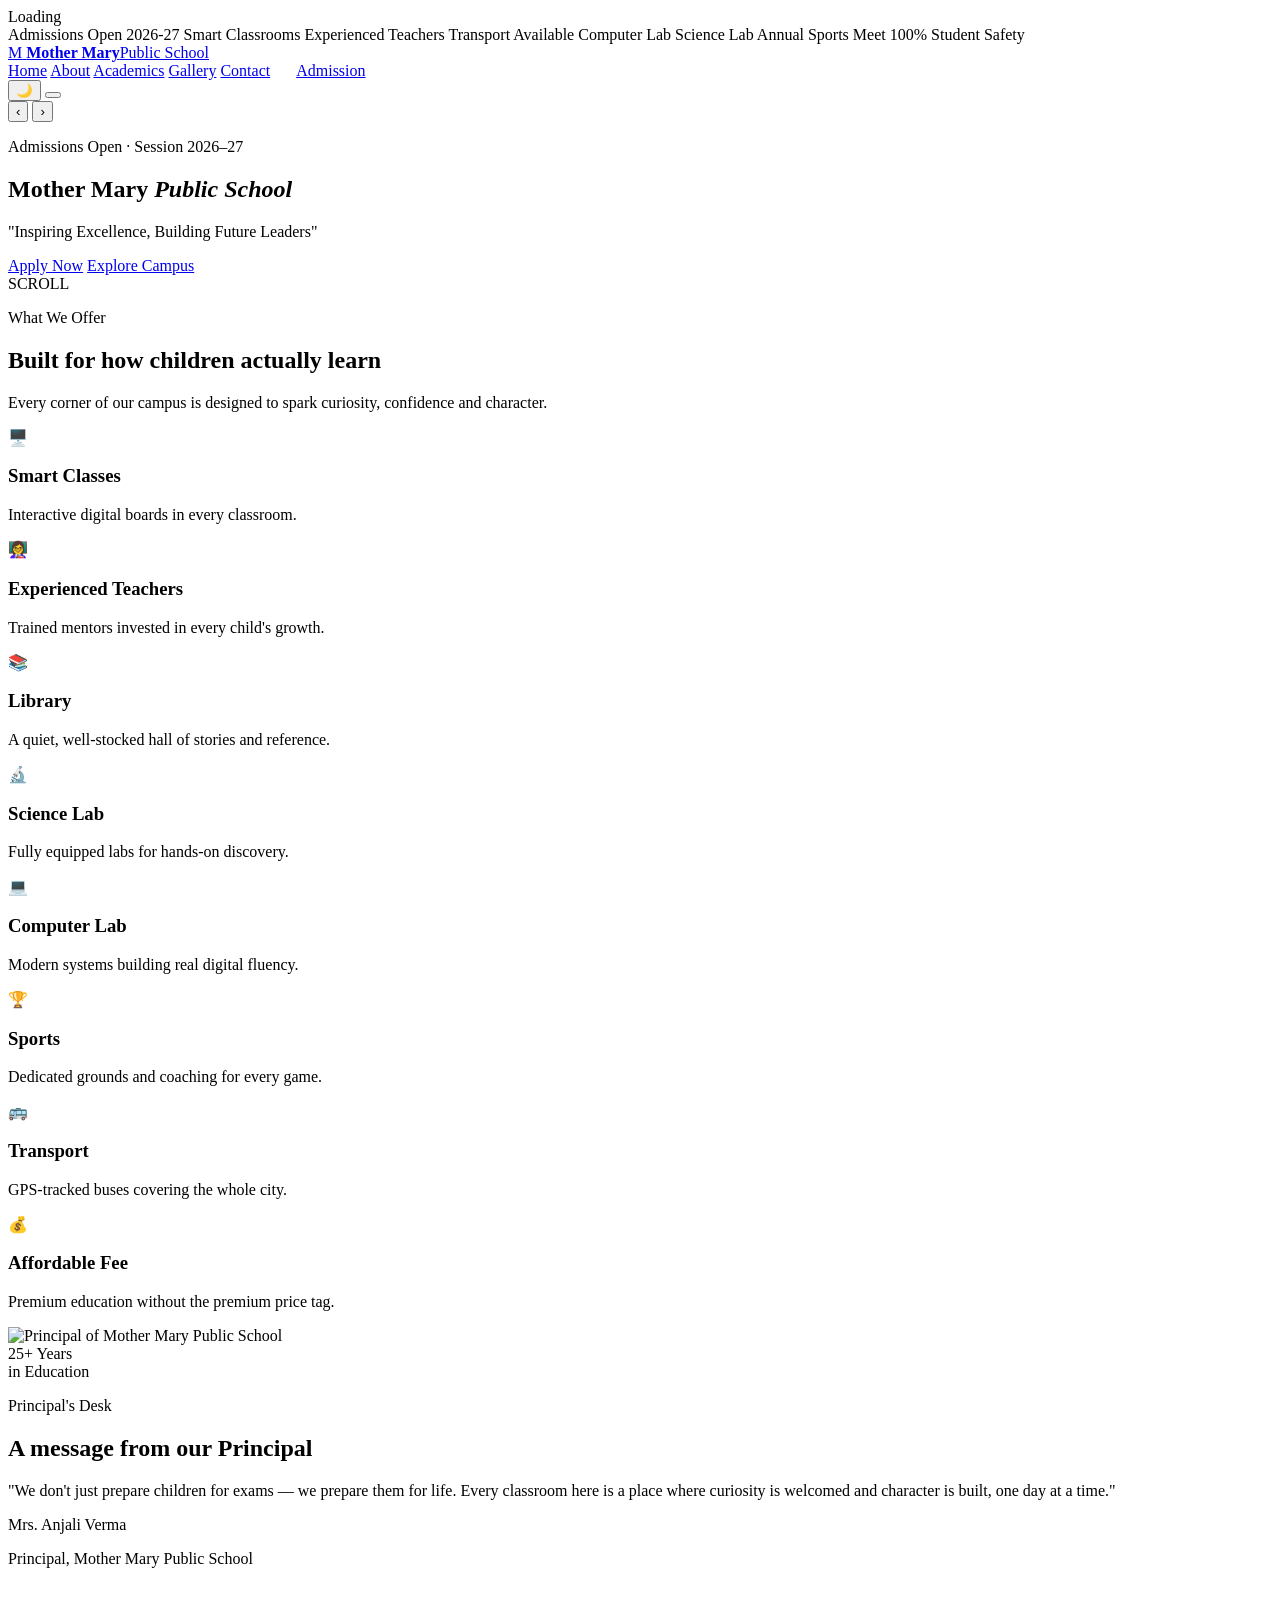
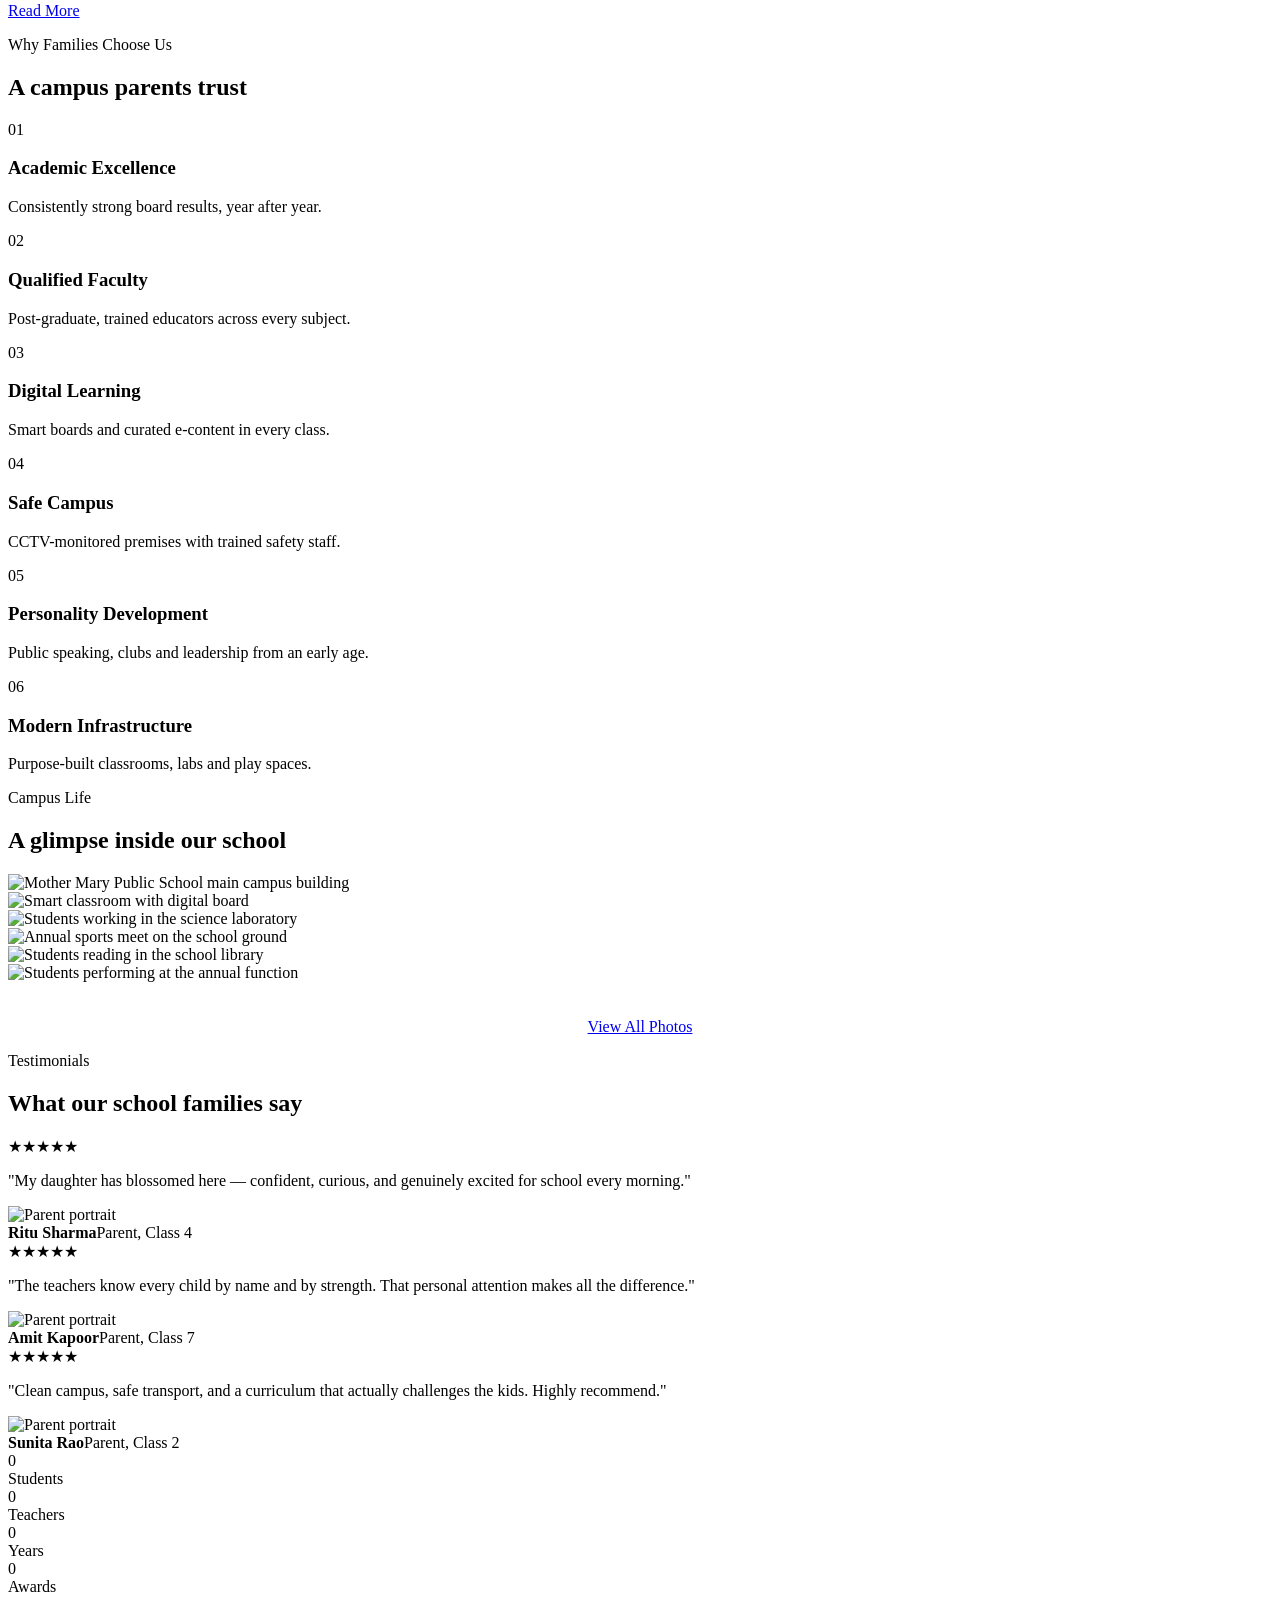
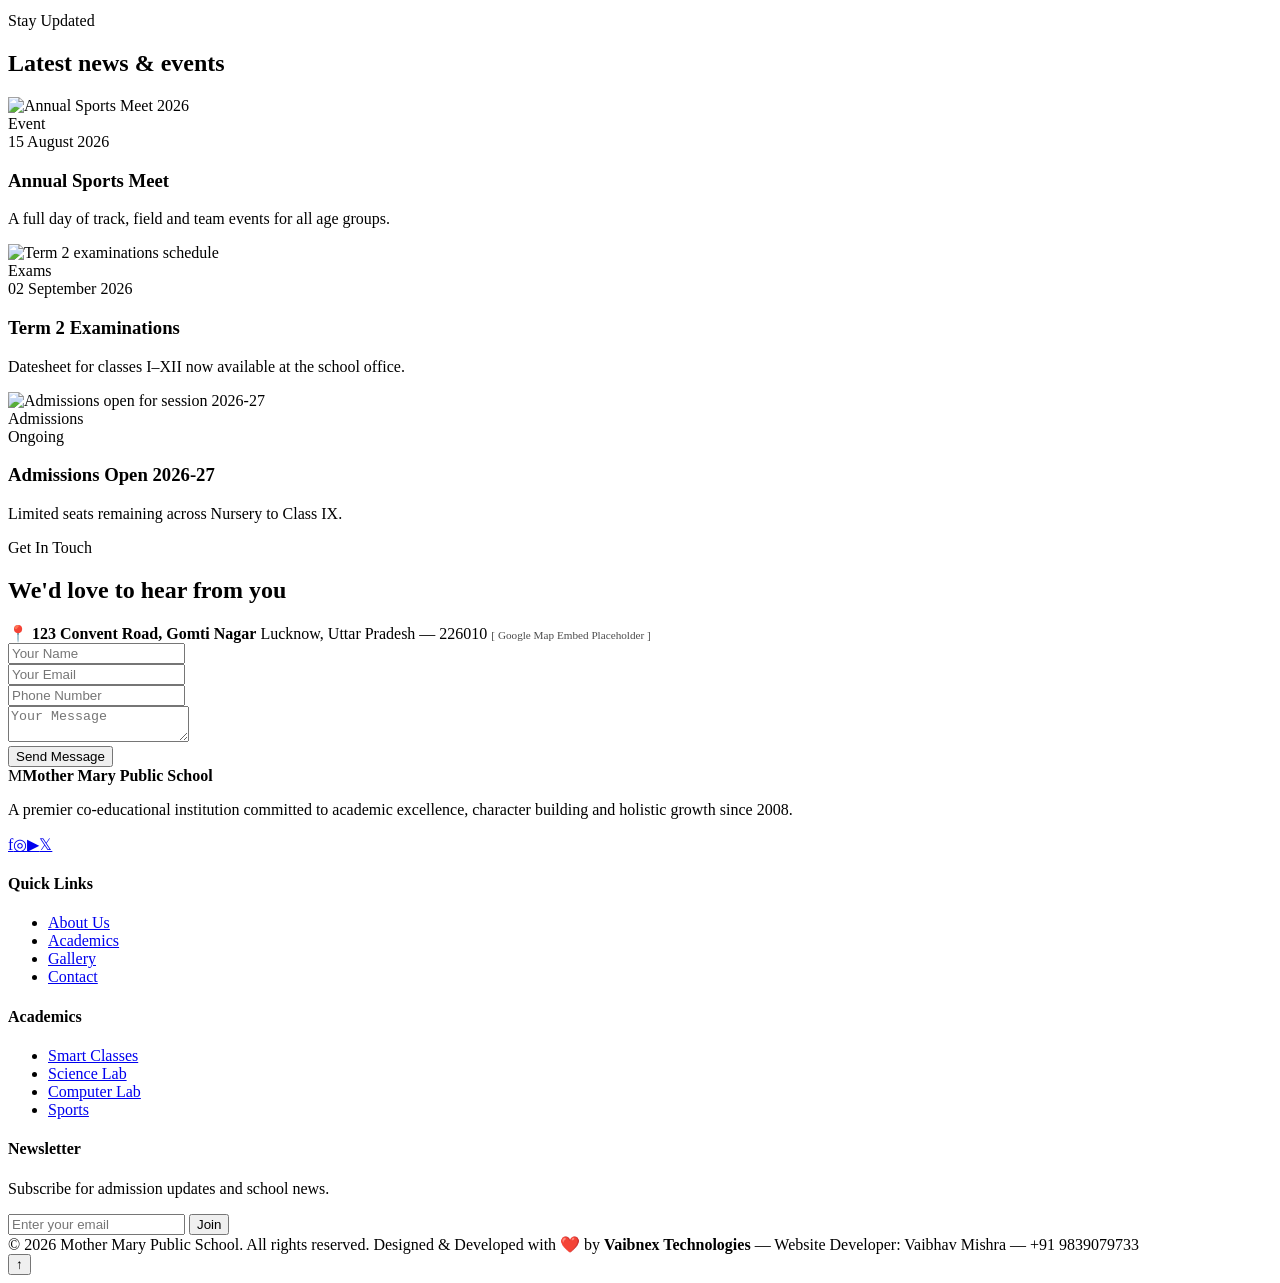
==== index.html @ 1c3eefe0 "Update print statement from 'Hello' to 'Goodbye'" ====
<!DOCTYPE html>
<html lang="en">
<head>
<meta charset="UTF-8">
<meta name="viewport" content="width=device-width, initial-scale=1.0">
<title>Mother Mary Public School | Premier CBSE School — Admissions Open 2026-27</title>
<meta name="description" content="Mother Mary Public School is a premier co-educational institution offering smart classrooms, experienced faculty, science &amp; computer labs and a safe campus. Admissions open for 2026-27.">
<meta name="keywords" content="Mother Mary Public School, best school, CBSE school, school admission 2026, smart classes, top school near me">
<meta name="author" content="Mother Mary Public School">
<link rel="canonical" href="https://www.mothermarypublicschool.example/">

<!-- Open Graph -->
<meta property="og:type" content="website">
<meta property="og:title" content="Mother Mary Public School | Inspiring Excellence, Building Future Leaders">
<meta property="og:description" content="A premier CBSE school with smart classrooms, science &amp; computer labs, experienced faculty and a safe, nurturing campus. Admissions open 2026-27.">
<meta property="og:image" content="https://encrypted-tbn0.gstatic.com/images?q=tbn:ANd9GcRyGXYXZhbzEVj5Pn_nbWCbuBNv9LzWJCtXbFEGjjPX4w&s=10">
<meta property="og:url" content="https://www.mothermarypublicschool.example/">
<meta property="og:site_name" content="Mother Mary Public School">

<!-- Twitter -->
<meta name="twitter:card" content="summary_large_image">
<meta name="twitter:title" content="Mother Mary Public School">
<meta name="twitter:description" content="Inspiring Excellence, Building Future Leaders. Admissions open 2026-27.">
<meta name="twitter:image" content="https://picsum.photos/seed/mmps-og/1200/630">

<!-- Fonts -->
<link rel="preconnect" href="https://fonts.googleapis.com">
<link rel="preconnect" href="https://fonts.gstatic.com" crossorigin>
<link href="https://fonts.googleapis.com/css2?family=Fraunces:opsz,wght@9..144,500;9..144,600;9..144,700&amp;family=Plus+Jakarta+Sans:wght@400;500;600;700;800&amp;family=Space+Mono:wght@400;700&amp;display=swap" rel="stylesheet">

<link rel="icon" type="image/png" href="images/mothermarry.png">
<link rel="stylesheet" href="style.css">

<!-- Schema.org JSON-LD -->
<script type="application/ld+json">
{
  "@context": "https://schema.org",
  "@type": "School",
  "name": "Mother Mary Public School",
  "description": "A premier CBSE-affiliated co-educational school offering smart classrooms, science and computer labs, and a safe nurturing campus.",
  "url": "https://www.mothermarypublicschool.example/",
  "logo": "images/mothermarry.png",
  "telephone": "+91-9839079733",
  "address": {
    "@type": "PostalAddress",
    "streetAddress": "123 Convent Road, Gomti Nagar",
    "addressLocality": "Lucknow",
    "addressRegion": "Uttar Pradesh",
    "postalCode": "226010",
    "addressCountry": "IN"
  },
  "sameAs": []
}
</script>
</head>
<body>

<!-- Page Loader -->
<div class="page-loader"><div class="loader-mark"></div><span class="loader-text">Loading</span></div>
<div class="progress-bar"></div>

<!-- Top Ticker -->
<div class="ticker-bar" aria-label="School highlights">
  <div class="ticker-track">
    <span>Admissions Open 2026-27</span>
    <span>Smart Classrooms</span>
    <span>Experienced Teachers</span>
    <span>Transport Available</span>
    <span>Computer Lab</span>
    <span>Science Lab</span>
    <span>Annual Sports Meet</span>
    <span>100% Student Safety</span>
  </div>
</div>

<!-- Navbar -->
<header class="navbar">
  <div class="container nav-inner">
    <a href="index.html" class="brand">
      <span class="brand-logo">M</span>
      <span class="brand-text"><strong>Mother Mary</strong><span>Public School</span></span>
    </a>
    <nav class="nav-links" id="navLinks">
      <a href="index.html">Home</a>
      <a href="about.html">About</a>
      <a href="academics.html">Academics</a>
      <a href="gallery.html">Gallery</a>
      <a href="contact.html">Contact</a>
      <a href="contact.html" class="btn btn-primary" style="padding:10px 22px;">Admission</a>
    </nav>
    <div class="nav-actions">
      <button class="theme-toggle" aria-label="Toggle dark mode">🌙</button>
      <button class="nav-toggle" id="navToggle" aria-label="Toggle menu"><span></span><span></span><span></span></button>
    </div>
  </div>
</header>

<!-- Hero -->
<section class="hero">
  <div class="hero-slides">
    <div class="hero-slide active" style="background-image:url('[data-uri]')"></div>
    <div class="hero-slide" style="background-image:url('https://picsum.photos/seed/school-campus2/1600/900')"></div>
    <div class="hero-slide" style="background-image:url('https://picsum.photos/seed/school-campus3/1600/900')"></div>
    <div class="hero-slide" style="background-image:url('https://picsum.photos/seed/school-campus4/1600/900')"></div>
  </div>
  <div class="hero-overlay"></div>
  <div class="hero-shapes"><div class="float-shape"></div><div class="float-shape"></div><div class="float-shape"></div><div class="float-shape"></div></div>

  <button class="hero-nav-btn hero-prev" aria-label="Previous slide">‹</button>
  <button class="hero-nav-btn hero-next" aria-label="Next slide">›</button>

  <div class="container hero-content">
    <p class="eyebrow">Admissions Open · Session 2026–27</p>
    <h1 class="hero-title">Mother Mary <em>Public School</em></h1>
    <p class="hero-tagline">"Inspiring Excellence, Building Future Leaders"</p>
    <div class="hero-cta">
      <a href="contact.html" class="btn btn-primary">Apply Now</a>
      <a href="about.html" class="btn btn-ghost">Explore Campus</a>
    </div>
  </div>
  <div class="hero-dots"></div>
  <span class="scroll-cue">SCROLL</span>
</section>

<!-- School Highlights -->
<section class="section">
  <div class="container">
    <div class="section-head" data-aos="fade-up">
      <p class="eyebrow" style="justify-content:center">What We Offer</p>
      <h2 class="section-title">Built for how children actually learn</h2>
      <p class="section-lead">Every corner of our campus is designed to spark curiosity, confidence and character.</p>
    </div>
    <div class="highlights-grid">
      <div class="glass-card arch-top highlight-card" data-aos="fade-up" data-aos-delay="0"><div class="highlight-icon">🖥️</div><h3>Smart Classes</h3><p>Interactive digital boards in every classroom.</p></div>
      <div class="glass-card arch-top highlight-card" data-aos="fade-up" data-aos-delay="60"><div class="highlight-icon">👩‍🏫</div><h3>Experienced Teachers</h3><p>Trained mentors invested in every child's growth.</p></div>
      <div class="glass-card arch-top highlight-card" data-aos="fade-up" data-aos-delay="120"><div class="highlight-icon">📚</div><h3>Library</h3><p>A quiet, well-stocked hall of stories and reference.</p></div>
      <div class="glass-card arch-top highlight-card" data-aos="fade-up" data-aos-delay="180"><div class="highlight-icon">🔬</div><h3>Science Lab</h3><p>Fully equipped labs for hands-on discovery.</p></div>
      <div class="glass-card arch-top highlight-card" data-aos="fade-up" data-aos-delay="0"><div class="highlight-icon">💻</div><h3>Computer Lab</h3><p>Modern systems building real digital fluency.</p></div>
      <div class="glass-card arch-top highlight-card" data-aos="fade-up" data-aos-delay="60"><div class="highlight-icon">🏆</div><h3>Sports</h3><p>Dedicated grounds and coaching for every game.</p></div>
      <div class="glass-card arch-top highlight-card" data-aos="fade-up" data-aos-delay="120"><div class="highlight-icon">🚌</div><h3>Transport</h3><p>GPS-tracked buses covering the whole city.</p></div>
      <div class="glass-card arch-top highlight-card" data-aos="fade-up" data-aos-delay="180"><div class="highlight-icon">💰</div><h3>Affordable Fee</h3><p>Premium education without the premium price tag.</p></div>
    </div>
  </div>
</section>

<!-- Principal Message -->
<section class="section section-alt">
  <div class="container principal-block">
    <div class="principal-photo-wrap" data-aos="slide-right">
      <div class="principal-photo"><img src="https://picsum.photos/seed/principal-mmps/500/625" alt="Principal of Mother Mary Public School" loading="lazy" width="500" height="625"></div>
      <div class="principal-badge">25+ Years<br>in Education</div>
    </div>
    <div data-aos="slide-left">
      <p class="eyebrow">Principal's Desk</p>
      <h2 class="section-title">A message from our Principal</h2>
      <p class="principal-quote">"We don't just prepare children for exams — we prepare them for life. Every classroom here is a place where curiosity is welcomed and character is built, one day at a time."</p>
      <p class="principal-name">Mrs. Anjali Verma</p>
      <p class="principal-role">Principal, Mother Mary Public School</p>
      <br>
      <a href="about.html" class="btn btn-primary">Read More</a>
    </div>
  </div>
</section>

<!-- Why Choose Us -->
<section class="section">
  <div class="container">
    <div class="section-head" data-aos="fade-up">
      <p class="eyebrow" style="justify-content:center">Why Families Choose Us</p>
      <h2 class="section-title">A campus parents trust</h2>
    </div>
    <div class="feature-grid">
      <div class="feature-card" data-aos="zoom" data-aos-delay="0"><span class="feature-num">01</span><h3>Academic Excellence</h3><p>Consistently strong board results, year after year.</p></div>
      <div class="feature-card" data-aos="zoom" data-aos-delay="80"><span class="feature-num">02</span><h3>Qualified Faculty</h3><p>Post-graduate, trained educators across every subject.</p></div>
      <div class="feature-card" data-aos="zoom" data-aos-delay="160"><span class="feature-num">03</span><h3>Digital Learning</h3><p>Smart boards and curated e-content in every class.</p></div>
      <div class="feature-card" data-aos="zoom" data-aos-delay="0"><span class="feature-num">04</span><h3>Safe Campus</h3><p>CCTV-monitored premises with trained safety staff.</p></div>
      <div class="feature-card" data-aos="zoom" data-aos-delay="80"><span class="feature-num">05</span><h3>Personality Development</h3><p>Public speaking, clubs and leadership from an early age.</p></div>
      <div class="feature-card" data-aos="zoom" data-aos-delay="160"><span class="feature-num">06</span><h3>Modern Infrastructure</h3><p>Purpose-built classrooms, labs and play spaces.</p></div>
    </div>
  </div>
</section>

<!-- Gallery Preview -->
<section class="section section-alt">
  <div class="container">
    <div class="section-head" data-aos="fade-up">
      <p class="eyebrow" style="justify-content:center">Campus Life</p>
      <h2 class="section-title">A glimpse inside our school</h2>
    </div>
    <div class="gallery-slider" data-aos="fade-up">
      <div class="gallery-slide" data-label="Main Campus"><img src="https://picsum.photos/seed/gal-home1/500/400" alt="Mother Mary Public School main campus building" loading="lazy"></div>
      <div class="gallery-slide" data-label="Classroom"><img src="https://picsum.photos/seed/gal-home2/500/400" alt="Smart classroom with digital board" loading="lazy"></div>
      <div class="gallery-slide" data-label="Science Lab"><img src="https://picsum.photos/seed/gal-home3/500/400" alt="Students working in the science laboratory" loading="lazy"></div>
      <div class="gallery-slide" data-label="Sports Day"><img src="https://picsum.photos/seed/gal-home4/500/400" alt="Annual sports meet on the school ground" loading="lazy"></div>
      <div class="gallery-slide" data-label="Library"><img src="https://picsum.photos/seed/gal-home5/500/400" alt="Students reading in the school library" loading="lazy"></div>
      <div class="gallery-slide" data-label="Annual Function"><img src="https://picsum.photos/seed/gal-home6/500/400" alt="Students performing at the annual function" loading="lazy"></div>
    </div>
    <div style="text-align:center;margin-top:36px;"><a href="gallery.html" class="btn btn-ghost">View All Photos</a></div>
  </div>
</section>

<!-- Testimonials -->
<section class="section">
  <div class="container">
    <div class="section-head" data-aos="fade-up">
      <p class="eyebrow" style="justify-content:center">Testimonials</p>
      <h2 class="section-title">What our school families say</h2>
    </div>
    <div class="testimonial-viewport" data-aos="fade-up">
      <div class="testimonial-track">
        <div class="testimonial-card glass-card">
          <div class="stars">★★★★★</div>
          <p class="testimonial-text">"My daughter has blossomed here — confident, curious, and genuinely excited for school every morning."</p>
          <div class="testimonial-person"><img src="https://picsum.photos/seed/parent1/100/100" alt="Parent portrait" loading="lazy"><div><strong>Ritu Sharma</strong><span>Parent, Class 4</span></div></div>
        </div>
        <div class="testimonial-card glass-card">
          <div class="stars">★★★★★</div>
          <p class="testimonial-text">"The teachers know every child by name and by strength. That personal attention makes all the difference."</p>
          <div class="testimonial-person"><img src="https://picsum.photos/seed/parent2/100/100" alt="Parent portrait" loading="lazy"><div><strong>Amit Kapoor</strong><span>Parent, Class 7</span></div></div>
        </div>
        <div class="testimonial-card glass-card">
          <div class="stars">★★★★★</div>
          <p class="testimonial-text">"Clean campus, safe transport, and a curriculum that actually challenges the kids. Highly recommend."</p>
          <div class="testimonial-person"><img src="https://picsum.photos/seed/parent3/100/100" alt="Parent portrait" loading="lazy"><div><strong>Sunita Rao</strong><span>Parent, Class 2</span></div></div>
        </div>
      </div>
    </div>
    <div class="testimonial-dots"></div>
  </div>
</section>

<!-- Stats -->
<section class="section stats-section">
  <div class="container stats-grid">
    <div data-aos="zoom"><div class="stat-num" data-count="1800" data-suffix="+">0</div><div class="stat-label">Students</div></div>
    <div data-aos="zoom" data-aos-delay="80"><div class="stat-num" data-count="90" data-suffix="+">0</div><div class="stat-label">Teachers</div></div>
    <div data-aos="zoom" data-aos-delay="160"><div class="stat-num" data-count="18" data-suffix="+">0</div><div class="stat-label">Years</div></div>
    <div data-aos="zoom" data-aos-delay="240"><div class="stat-num" data-count="45" data-suffix="+">0</div><div class="stat-label">Awards</div></div>
  </div>
</section>

<!-- Latest News -->
<section class="section">
  <div class="container">
    <div class="section-head" data-aos="fade-up">
      <p class="eyebrow" style="justify-content:center">Stay Updated</p>
      <h2 class="section-title">Latest news &amp; events</h2>
    </div>
    <div class="news-grid">
      <article class="glass-card news-card" data-aos="fade-up" data-aos-delay="0">
        <img src="https://picsum.photos/seed/news1/500/300" alt="Annual Sports Meet 2026" loading="lazy" style="height:190px;width:100%;object-fit:cover;">
        <div class="news-body"><span class="news-tag">Event</span><div class="news-date">15 August 2026</div><h3>Annual Sports Meet</h3><p>A full day of track, field and team events for all age groups.</p></div>
      </article>
      <article class="glass-card news-card" data-aos="fade-up" data-aos-delay="100">
        <img src="https://picsum.photos/seed/news2/500/300" alt="Term 2 examinations schedule" loading="lazy" style="height:190px;width:100%;object-fit:cover;">
        <div class="news-body"><span class="news-tag">Exams</span><div class="news-date">02 September 2026</div><h3>Term 2 Examinations</h3><p>Datesheet for classes I–XII now available at the school office.</p></div>
      </article>
      <article class="glass-card news-card" data-aos="fade-up" data-aos-delay="200">
        <img src="https://picsum.photos/seed/news3/500/300" alt="Admissions open for session 2026-27" loading="lazy" style="height:190px;width:100%;object-fit:cover;">
        <div class="news-body"><span class="news-tag">Admissions</span><div class="news-date">Ongoing</div><h3>Admissions Open 2026-27</h3><p>Limited seats remaining across Nursery to Class IX.</p></div>
      </article>
    </div>
  </div>
</section>

<!-- Contact / Map -->
<section class="section section-alt" id="contact">
  <div class="container">
    <div class="section-head" data-aos="fade-up">
      <p class="eyebrow" style="justify-content:center">Get In Touch</p>
      <h2 class="section-title">We'd love to hear from you</h2>
    </div>
    <div class="contact-wrap">
      <div class="map-placeholder" data-aos="slide-right">
        <span class="pin">📍</span>
        <strong>123 Convent Road, Gomti Nagar</strong>
        <span>Lucknow, Uttar Pradesh — 226010</span>
        <span style="font-family:var(--font-mono);font-size:0.7rem;opacity:0.7;">[ Google Map Embed Placeholder ]</span>
      </div>
      <form class="contact-form glass-card" data-aos="slide-left">
        <div class="form-row">
          <div class="field"><input type="text" name="name" placeholder="Your Name" required></div>
          <div class="field"><input type="email" name="email" placeholder="Your Email" required></div>
        </div>
        <div class="field"><input type="tel" name="phone" placeholder="Phone Number" required></div>
        <div class="field"><textarea name="message" placeholder="Your Message" required></textarea></div>
        <button type="submit" class="btn btn-primary">Send Message</button>
        <div class="form-msg" role="status"></div>
      </form>
    </div>
  </div>
</section>

<!-- Footer -->
<footer class="footer">
  <div class="container footer-grid">
    <div>
      <div class="footer-brand"><span class="brand-logo">M</span><strong>Mother Mary Public School</strong></div>
      <p class="about-text">A premier co-educational institution committed to academic excellence, character building and holistic growth since 2008.</p>
      <div class="social-icons">
        <a href="#" aria-label="Facebook">f</a><a href="#" aria-label="Instagram">◎</a><a href="#" aria-label="YouTube">▶</a><a href="#" aria-label="Twitter">𝕏</a>
      </div>
    </div>
    <div>
      <h4>Quick Links</h4>
      <ul class="footer-links"><li><a href="about.html">About Us</a></li><li><a href="academics.html">Academics</a></li><li><a href="gallery.html">Gallery</a></li><li><a href="contact.html">Contact</a></li></ul>
    </div>
    <div>
      <h4>Academics</h4>
      <ul class="footer-links"><li><a href="academics.html">Smart Classes</a></li><li><a href="academics.html">Science Lab</a></li><li><a href="academics.html">Computer Lab</a></li><li><a href="academics.html">Sports</a></li></ul>
    </div>
    <div>
      <h4>Newsletter</h4>
      <p class="about-text">Subscribe for admission updates and school news.</p>
      <form class="newsletter-form" onsubmit="event.preventDefault(); this.reset(); alert('Subscribed! Thank you.');">
        <input type="email" placeholder="Enter your email" required>
        <button type="submit">Join</button>
      </form>
    </div>
  </div>
  <div class="container footer-bottom">
    <span>© 2026 Mother Mary Public School. All rights reserved.</span>
    <span>Designed &amp; Developed with ❤️ by <strong>Vaibnex Technologies</strong> — Website Developer: Vaibhav Mishra — +91 9839079733</span>
  </div>
</footer>

<button class="back-to-top" aria-label="Back to top">↑</button>
<script src="main.js"></script>
</body>
</html>
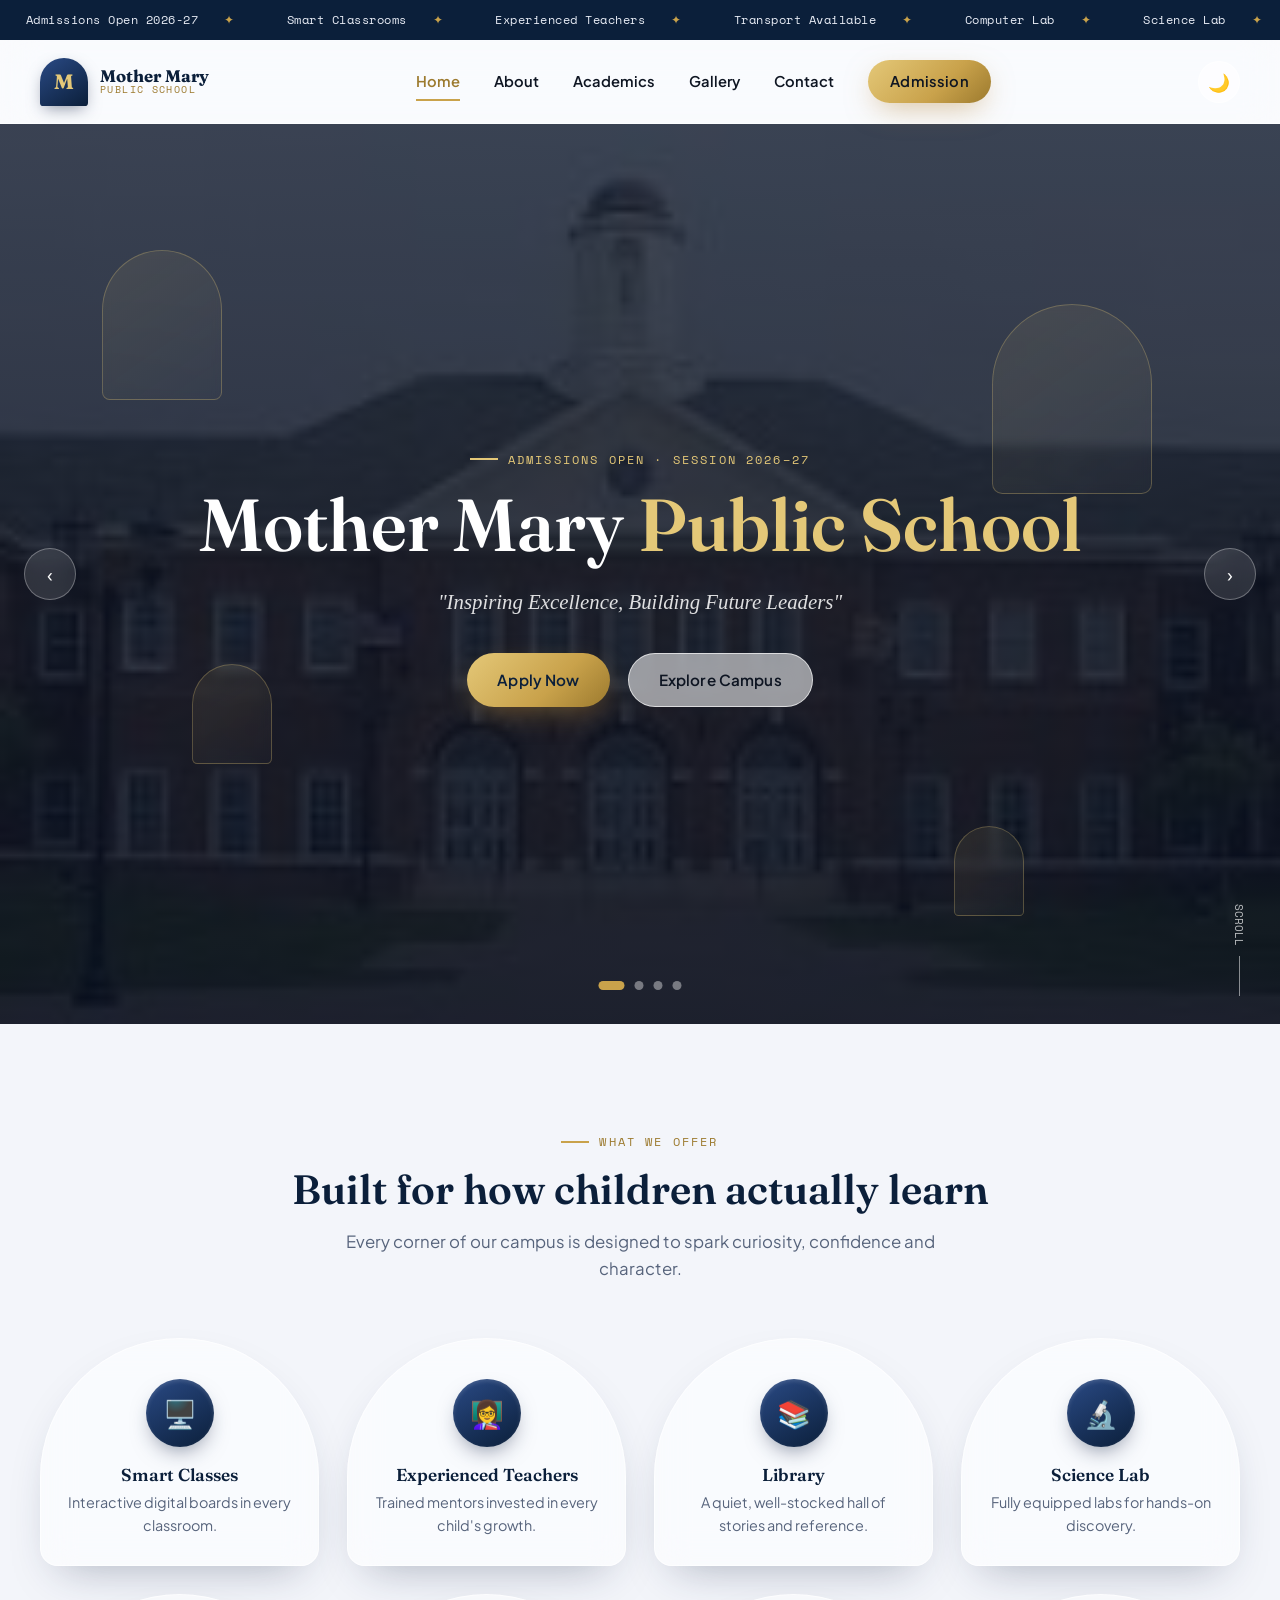
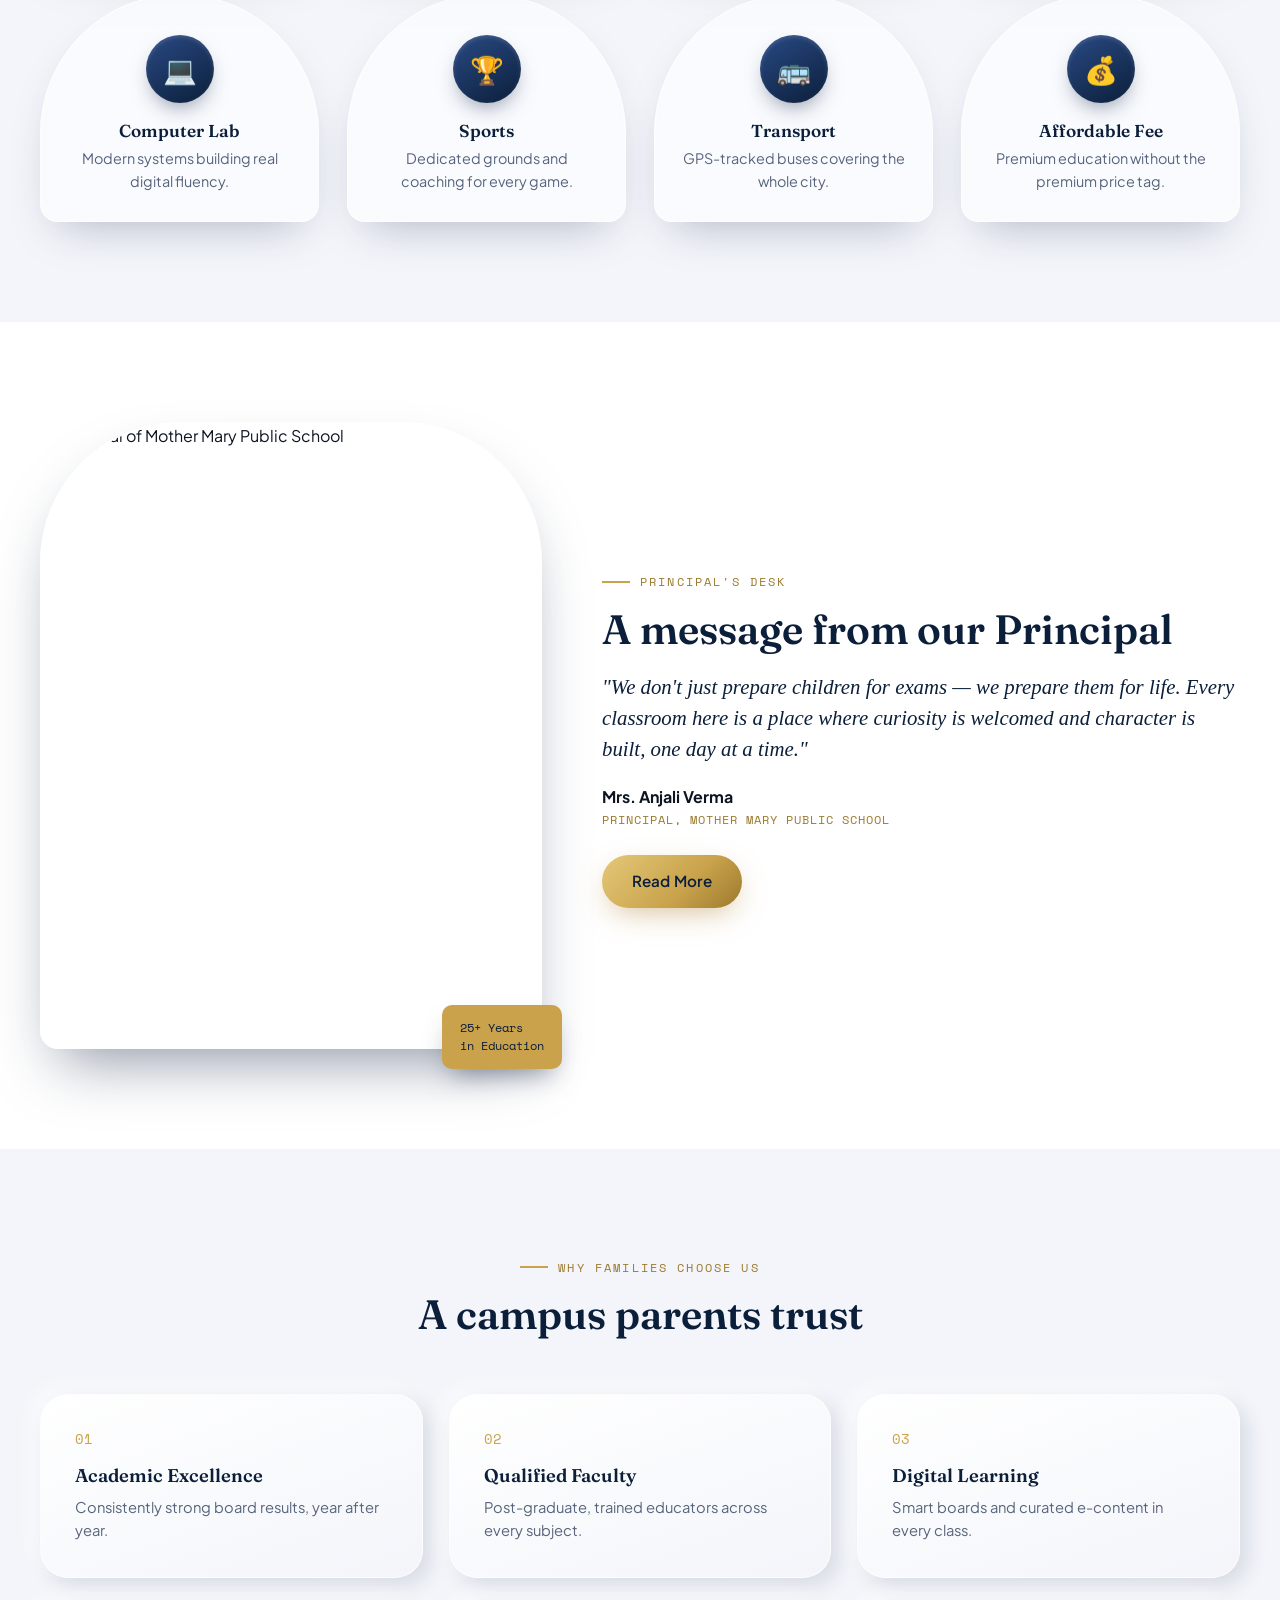
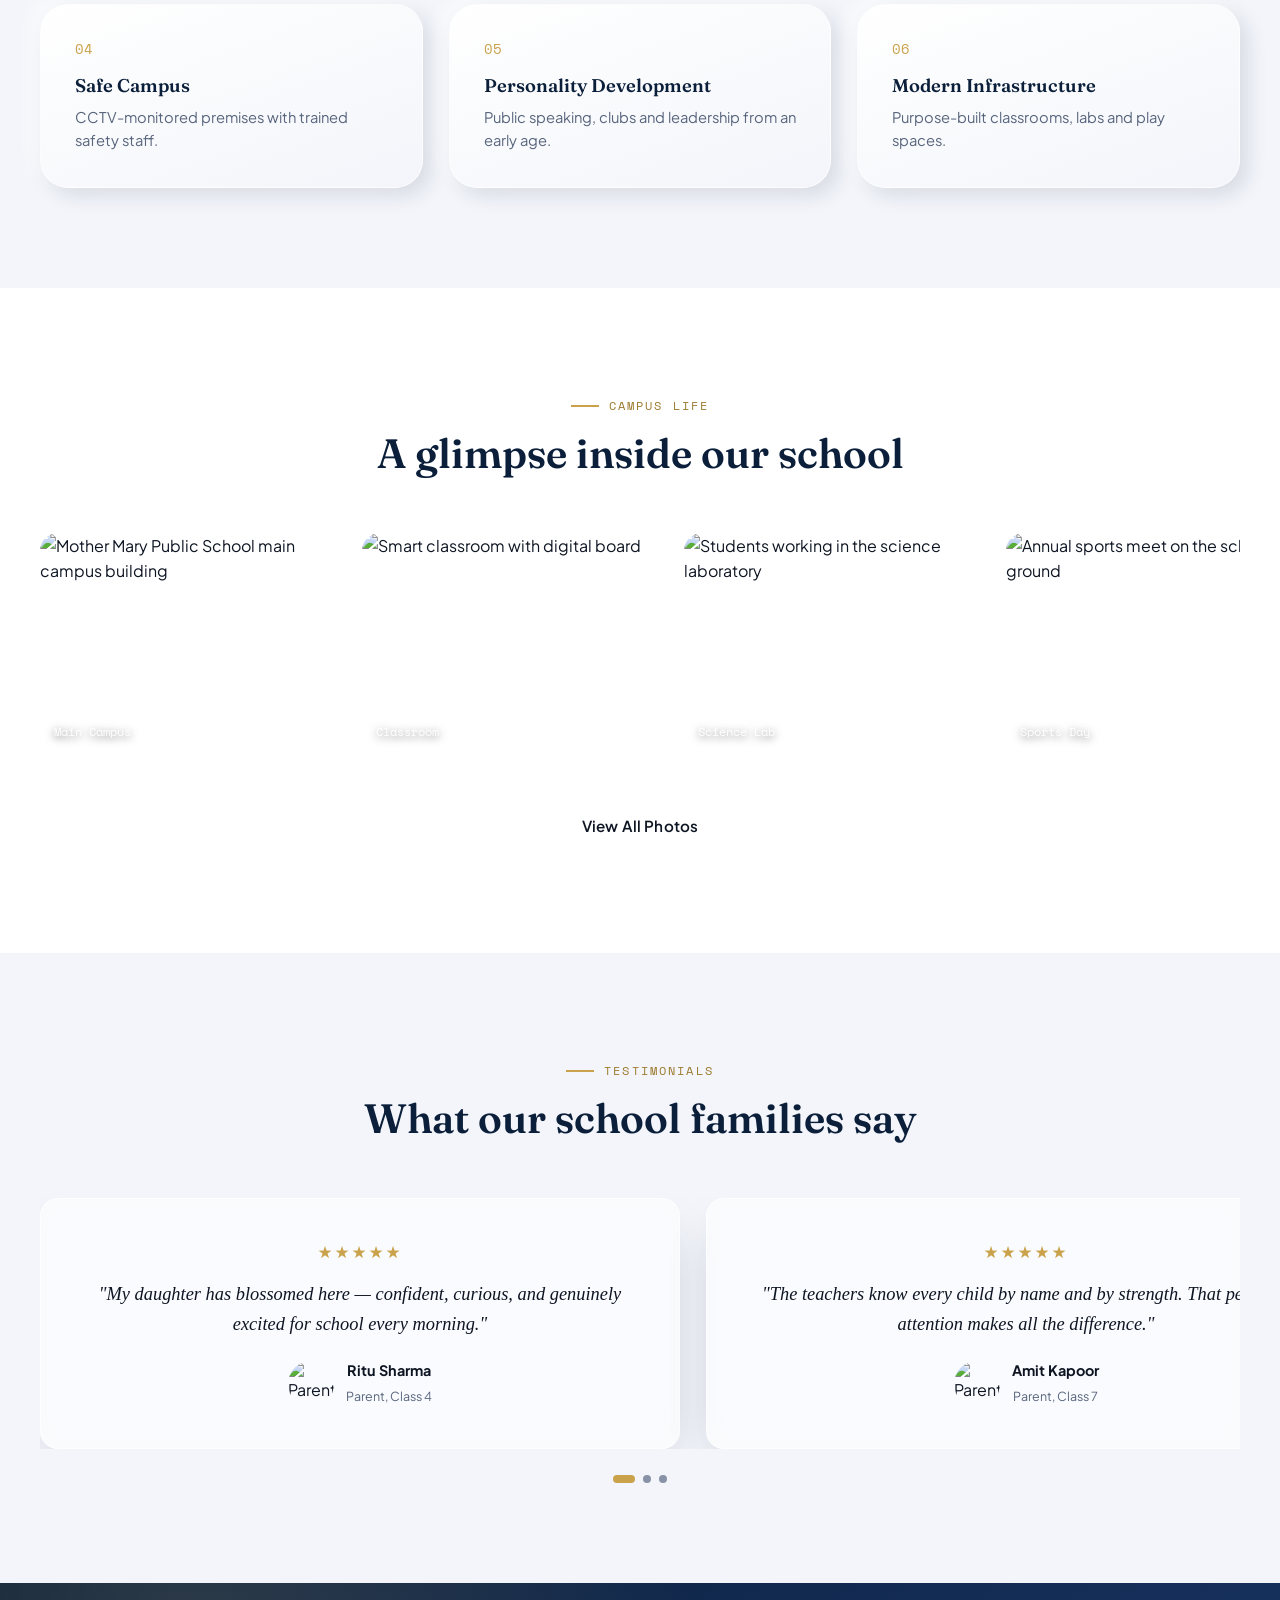
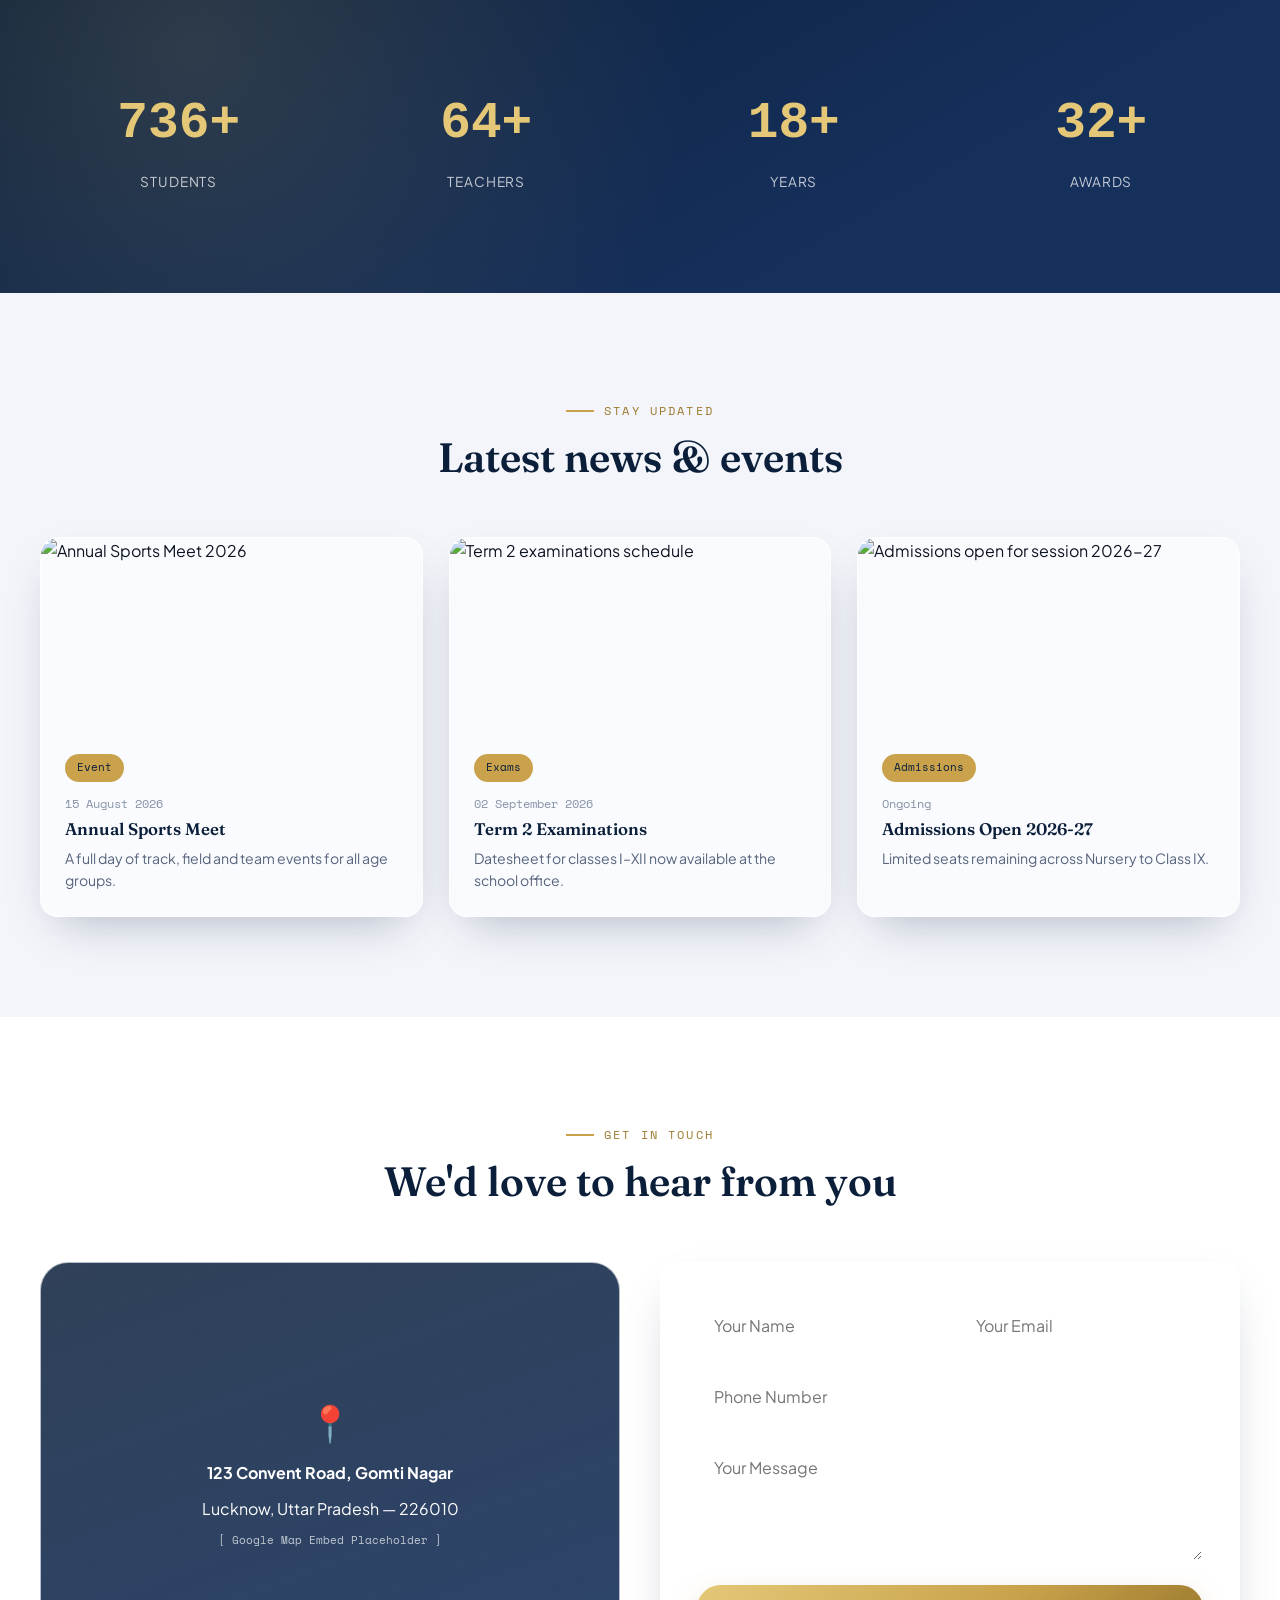
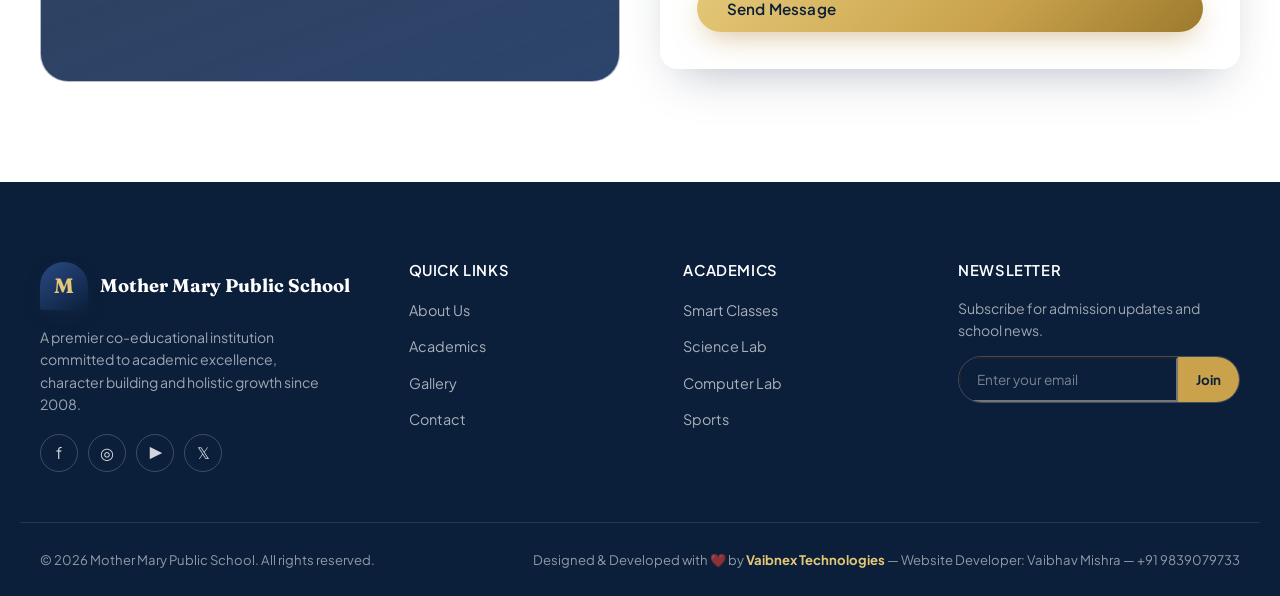
==== commit 1c45a572: "Update hero slides with new images" ====
--- a/index.html
+++ b/index.html
@@ -100,8 +100,8 @@
   <div class="hero-slides">
     <div class="hero-slide active" style="background-image:url('[data-uri]')"></div>
     <div class="hero-slide" style="background-image:url('https://picsum.photos/seed/school-campus2/1600/900')"></div>
-    <div class="hero-slide" style="background-image:url('https://picsum.photos/seed/school-campus3/1600/900')"></div>
-    <div class="hero-slide" style="background-image:url('https://picsum.photos/seed/school-campus4/1600/900')"></div>
+    <div class="hero-slide" style="background-image:url('https://encrypted-tbn0.gstatic.com/images?q=tbn:ANd9GcQwBE7r84wNAk1ISfUk8ip1wMYezEqHd-Eec2FdYyzZPg&s=10')"></div>
+    <div class="hero-slide" style="background-image:url('https://encrypted-tbn0.gstatic.com/images?q=tbn:ANd9GcRulZTflfDiN8CkwoYcCnxk_YLjHL1YuNCX8bKh4AjQXA&s=10')"></div>
   </div>
   <div class="hero-overlay"></div>
   <div class="hero-shapes"><div class="float-shape"></div><div class="float-shape"></div><div class="float-shape"></div><div class="float-shape"></div></div>
--- a/style.css
+++ b/style.css
@@ -0,0 +1,618 @@
+/* ==========================================================================
+   MOTHER MARY PUBLIC SCHOOL — MAIN STYLESHEET
+   Design language: "Chapel Glass" — arched glass panels (nod to stained
+   glass windows) over a deep navy + weathered gold palette. Serif display
+   type carries the school's heritage; a geometric sans keeps everything
+   else legible; a mono face marks numbers and eyebrows.
+   ========================================================================== */
+
+/* ---------- 1. DESIGN TOKENS ---------- */
+:root {
+  /* Colors — Light mode */
+  --navy: #0B1F3A;        /* primary — deep chapel navy */
+  --royal: #16305C;       /* secondary blue */
+  --royal-light: #2A4A85;
+  --gold: #C9A24B;        /* achievement gold */
+  --gold-light: #E4C878;
+  --gold-deep: #9C7A2E;
+  --bg: #F3F5FA;          /* cool architectural white-blue, not cream */
+  --surface: #FFFFFF;
+  --glass: rgba(255, 255, 255, 0.55);
+  --glass-border: rgba(255, 255, 255, 0.65);
+  --ink: #0E1522;
+  --muted: #57647C;
+  --muted-soft: #8792A6;
+  --success: #2F8F5B;
+  --shadow-color: 220deg 45% 20%;
+
+  /* Typography */
+  --font-display: 'Fraunces', Georgia, serif;
+  --font-body: 'Plus Jakarta Sans', -apple-system, BlinkMacSystemFont, sans-serif;
+  --font-mono: 'Space Mono', 'Courier New', monospace;
+
+  /* Layout */
+  --container: 1240px;
+  --radius-sm: 10px;
+  --radius-md: 18px;
+  --radius-lg: 28px;
+  --arch: 140px 140px 18px 18px; /* signature arch-window corner radius */
+  --nav-h: 84px;
+  --ticker-h: 40px;
+
+  /* Motion */
+  --ease: cubic-bezier(0.22, 1, 0.36, 1);
+  --dur: 0.5s;
+}
+
+[data-theme="dark"] {
+  --bg: #060B16;
+  --surface: #0E1626;
+  --glass: rgba(16, 24, 42, 0.55);
+  --glass-border: rgba(201, 162, 75, 0.18);
+  --ink: #EDF1FA;
+  --muted: #A9B4C9;
+  --muted-soft: #74809A;
+  --navy: #0B1F3A;
+  --shadow-color: 220deg 70% 4%;
+}
+
+/* ---------- 2. RESET ---------- */
+*, *::before, *::after { box-sizing: border-box; margin: 0; padding: 0; }
+html { scroll-behavior: smooth; }
+@media (prefers-reduced-motion: reduce) {
+  html { scroll-behavior: auto; }
+  *, *::before, *::after { animation-duration: 0.01ms !important; animation-iteration-count: 1 !important; transition-duration: 0.01ms !important; scroll-behavior: auto !important; }
+}
+body {
+  font-family: var(--font-body);
+  background: var(--bg);
+  color: var(--ink);
+  line-height: 1.6;
+  -webkit-font-smoothing: antialiased;
+  overflow-x: hidden;
+  transition: background var(--dur) var(--ease), color var(--dur) var(--ease);
+}
+img { max-width: 100%; display: block; }
+a { color: inherit; text-decoration: none; }
+ul { list-style: none; }
+button { font-family: inherit; cursor: pointer; border: none; background: none; color: inherit; }
+input, textarea, select { font-family: inherit; font-size: 1rem; }
+h1, h2, h3, h4 { font-family: var(--font-display); font-weight: 600; line-height: 1.15; color: var(--navy); }
+[data-theme="dark"] h1, [data-theme="dark"] h2, [data-theme="dark"] h3, [data-theme="dark"] h4 { color: #F4F1E4; }
+.container { max-width: var(--container); margin-inline: auto; padding-inline: 24px; }
+:focus-visible { outline: 3px solid var(--gold); outline-offset: 3px; border-radius: 4px; }
+
+/* ---------- 3. TYPOGRAPHY UTILITIES ---------- */
+.eyebrow {
+  font-family: var(--font-mono);
+  font-size: 0.75rem;
+  letter-spacing: 0.18em;
+  text-transform: uppercase;
+  color: var(--gold-deep);
+  display: inline-flex;
+  align-items: center;
+  gap: 10px;
+  margin-bottom: 14px;
+}
+[data-theme="dark"] .eyebrow { color: var(--gold-light); }
+.eyebrow::before { content: ''; width: 28px; height: 2px; background: var(--gold); display: inline-block; }
+.section-title { font-size: clamp(1.8rem, 3.2vw, 2.6rem); margin-bottom: 16px; }
+.section-lead { color: var(--muted); max-width: 640px; font-size: 1.05rem; }
+.section-head { text-align: center; margin-bottom: 56px; }
+.section-head .section-lead { margin-inline: auto; }
+.text-gold { color: var(--gold-deep); }
+[data-theme="dark"] .text-gold { color: var(--gold-light); }
+
+/* ---------- 4. BUTTONS (ripple) ---------- */
+.btn {
+  position: relative;
+  overflow: hidden;
+  display: inline-flex;
+  align-items: center;
+  gap: 8px;
+  padding: 14px 30px;
+  border-radius: 999px;
+  font-weight: 600;
+  font-size: 0.95rem;
+  letter-spacing: 0.01em;
+  transition: transform 0.35s var(--ease), box-shadow 0.35s var(--ease), background 0.35s var(--ease);
+  isolation: isolate;
+}
+.btn-primary {
+  background: linear-gradient(135deg, var(--gold-light), var(--gold) 60%, var(--gold-deep));
+  color: var(--navy);
+  box-shadow: 0 10px 30px -8px hsl(38 55% 45% / 0.55);
+}
+.btn-primary:hover { transform: translateY(-3px); box-shadow: 0 16px 36px -8px hsl(38 55% 45% / 0.7); }
+.btn-ghost {
+  background: var(--glass);
+  backdrop-filter: blur(14px);
+  border: 1px solid var(--glass-border);
+  color: var(--ink);
+}
+.btn-ghost:hover { transform: translateY(-3px); background: rgba(255,255,255,0.85); }
+[data-theme="dark"] .btn-ghost:hover { background: rgba(255,255,255,0.1); }
+.ripple { position: absolute; border-radius: 50%; background: rgba(255,255,255,0.55); transform: scale(0); animation: ripple 0.6s var(--ease); pointer-events: none; }
+@keyframes ripple { to { transform: scale(3.2); opacity: 0; } }
+
+/* ---------- 5. TOP INFO TICKER ---------- */
+.ticker-bar {
+  height: var(--ticker-h);
+  background: var(--navy);
+  color: #E8ECF5;
+  overflow: hidden;
+  position: relative;
+  display: flex;
+  align-items: center;
+  font-family: var(--font-mono);
+  font-size: 0.78rem;
+  letter-spacing: 0.04em;
+}
+.ticker-track { display: flex; white-space: nowrap; animation: ticker 28s linear infinite; }
+.ticker-track span { display: inline-flex; align-items: center; padding-inline: 26px; }
+.ticker-track span::after { content: '✦'; color: var(--gold); margin-left: 26px; }
+@keyframes ticker { from { transform: translateX(0); } to { transform: translateX(-50%); } }
+
+/* ---------- 6. NAVBAR ---------- */
+.navbar {
+  position: sticky; top: 0; z-index: 200;
+  height: var(--nav-h);
+  display: flex; align-items: center;
+  background: var(--glass);
+  backdrop-filter: blur(18px) saturate(140%);
+  border-bottom: 1px solid var(--glass-border);
+  transition: box-shadow 0.3s ease, background 0.3s ease;
+}
+.navbar.scrolled { box-shadow: 0 10px 30px -12px hsl(var(--shadow-color) / 0.35); }
+.nav-inner { display: flex; align-items: center; justify-content: space-between; width: 100%; }
+.brand { display: flex; align-items: center; gap: 12px; }
+.brand-logo {
+  width: 48px; height: 48px; border-radius: var(--arch);
+  background: linear-gradient(145deg, var(--royal-light), var(--navy));
+  display: flex; align-items: center; justify-content: center;
+  color: var(--gold-light); font-family: var(--font-display); font-weight: 700; font-size: 1.3rem;
+  box-shadow: 0 6px 16px -4px hsl(var(--shadow-color) / 0.5);
+}
+.brand-text { display: flex; flex-direction: column; line-height: 1.1; }
+.brand-text strong { font-family: var(--font-display); font-size: 1.05rem; color: var(--navy); }
+[data-theme="dark"] .brand-text strong { color: #F4F1E4; }
+.brand-text span { font-family: var(--font-mono); font-size: 0.62rem; letter-spacing: 0.14em; color: var(--gold-deep); text-transform: uppercase; }
+
+.nav-links { display: flex; align-items: center; gap: 34px; }
+.nav-links a { font-weight: 600; font-size: 0.92rem; position: relative; padding: 6px 0; color: var(--ink); }
+.nav-links a::after {
+  content: ''; position: absolute; left: 0; bottom: -2px; height: 2px; width: 0;
+  background: var(--gold); transition: width 0.3s var(--ease);
+}
+.nav-links a:hover::after, .nav-links a.active::after { width: 100%; }
+.nav-links a.active { color: var(--gold-deep); }
+
+.nav-actions { display: flex; align-items: center; gap: 14px; }
+.theme-toggle {
+  width: 42px; height: 42px; border-radius: 50%;
+  background: var(--glass); border: 1px solid var(--glass-border);
+  display: flex; align-items: center; justify-content: center; font-size: 1.1rem;
+  transition: transform 0.4s var(--ease);
+}
+.theme-toggle:hover { transform: rotate(20deg) scale(1.08); }
+.nav-toggle { display: none; flex-direction: column; gap: 5px; width: 30px; z-index: 210; }
+.nav-toggle span { height: 2px; width: 100%; background: var(--navy); border-radius: 2px; transition: 0.35s var(--ease); }
+[data-theme="dark"] .nav-toggle span { background: #F4F1E4; }
+.nav-toggle.open span:nth-child(1) { transform: translateY(7px) rotate(45deg); }
+.nav-toggle.open span:nth-child(2) { opacity: 0; }
+.nav-toggle.open span:nth-child(3) { transform: translateY(-7px) rotate(-45deg); }
+
+/* ---------- 7. HERO ---------- */
+.hero { position: relative; min-height: 100vh; display: flex; align-items: center; overflow: hidden; }
+.hero-slides { position: absolute; inset: 0; z-index: 0; }
+.hero-slide {
+  position: absolute; inset: 0; background-size: cover; background-position: center;
+  opacity: 0; transition: opacity 1.4s ease;
+}
+.hero-slide.active { opacity: 1; }
+.hero-overlay { position: absolute; inset: 0; background: linear-gradient(180deg, hsl(220 55% 10% / 0.78), hsl(220 60% 8% / 0.9)); z-index: 1; }
+.hero-shapes { position: absolute; inset: 0; z-index: 2; pointer-events: none; }
+.float-shape {
+  position: absolute; border-radius: var(--arch); border: 1px solid rgba(228,200,120,0.28);
+  background: linear-gradient(145deg, rgba(228,200,120,0.10), rgba(255,255,255,0.02));
+  backdrop-filter: blur(4px);
+  animation: floaty 9s ease-in-out infinite;
+}
+.float-shape:nth-child(1) { width: 120px; height: 150px; top: 14%; left: 8%; animation-delay: 0s; }
+.float-shape:nth-child(2) { width: 80px; height: 100px; top: 60%; left: 15%; animation-delay: 1.5s; }
+.float-shape:nth-child(3) { width: 160px; height: 190px; top: 20%; right: 10%; animation-delay: 0.8s; }
+.float-shape:nth-child(4) { width: 70px; height: 90px; bottom: 12%; right: 20%; animation-delay: 2.4s; }
+@keyframes floaty { 0%,100% { transform: translateY(0) rotate(0deg); } 50% { transform: translateY(-26px) rotate(4deg); } }
+
+.hero-content { position: relative; z-index: 3; width: 100%; text-align: center; color: #fff; }
+.hero-content .eyebrow { color: var(--gold-light); justify-content: center; }
+.hero-content .eyebrow::before { background: var(--gold-light); }
+.hero-title { font-size: clamp(2.4rem, 6vw, 4.6rem); color: #fff; margin-bottom: 18px; }
+.hero-title em { font-style: normal; color: var(--gold-light); }
+.hero-tagline { font-size: clamp(1.05rem, 2vw, 1.3rem); color: rgba(255,255,255,0.86); max-width: 640px; margin: 0 auto 34px; font-family: var(--font-display); font-style: italic; }
+.hero-cta { display: flex; gap: 18px; justify-content: center; flex-wrap: wrap; }
+.hero-nav-btn {
+  position: absolute; top: 50%; transform: translateY(-50%); z-index: 4;
+  width: 52px; height: 52px; border-radius: 50%;
+  background: rgba(255,255,255,0.12); border: 1px solid rgba(255,255,255,0.3);
+  backdrop-filter: blur(10px); color: #fff; font-size: 1.2rem;
+  display: flex; align-items: center; justify-content: center;
+  transition: background 0.3s ease, transform 0.3s ease;
+}
+.hero-nav-btn:hover { background: var(--gold); color: var(--navy); }
+.hero-prev { left: 24px; } .hero-next { right: 24px; }
+.hero-dots { position: absolute; bottom: 34px; left: 50%; transform: translateX(-50%); z-index: 4; display: flex; gap: 10px; }
+.hero-dots button { width: 9px; height: 9px; border-radius: 50%; background: rgba(255,255,255,0.4); transition: 0.3s ease; }
+.hero-dots button.active { background: var(--gold); width: 26px; border-radius: 6px; }
+.scroll-cue { position: absolute; bottom: 28px; right: 32px; z-index: 4; color: rgba(255,255,255,0.7); font-family: var(--font-mono); font-size: 0.7rem; writing-mode: vertical-rl; display: flex; align-items: center; gap: 10px; }
+.scroll-cue::after { content: ''; width: 1px; height: 40px; background: rgba(255,255,255,0.5); animation: scrollcue 1.8s ease-in-out infinite; }
+@keyframes scrollcue { 0%,100% { transform: scaleY(0.4); opacity: 0.4; } 50% { transform: scaleY(1); opacity: 1; } }
+
+/* ---------- 8. GLASS / ARCH CARDS ---------- */
+.section { padding: 100px 0; }
+.section-alt { background: var(--surface); }
+.glass-card {
+  background: var(--glass);
+  backdrop-filter: blur(16px) saturate(140%);
+  border: 1px solid var(--glass-border);
+  border-radius: var(--radius-md);
+  box-shadow: 0 20px 46px -20px hsl(var(--shadow-color) / 0.35);
+}
+.arch-top {
+  border-radius: var(--arch);
+}
+
+.highlights-grid { display: grid; grid-template-columns: repeat(4, 1fr); gap: 28px; }
+.highlight-card {
+  padding: 40px 26px 28px; text-align: center;
+  transition: transform 0.5s var(--ease), box-shadow 0.5s var(--ease);
+}
+.highlight-card:hover { transform: translateY(-10px) rotateX(4deg); box-shadow: 0 30px 60px -22px hsl(var(--shadow-color) / 0.5); }
+.highlight-icon {
+  width: 68px; height: 68px; margin: 0 auto 18px; border-radius: 50%;
+  background: linear-gradient(150deg, var(--royal-light), var(--navy));
+  display: flex; align-items: center; justify-content: center; font-size: 1.7rem; color: var(--gold-light);
+  box-shadow: inset 0 2px 4px rgba(255,255,255,0.15), 0 10px 22px -8px hsl(var(--shadow-color) / 0.55);
+}
+.highlight-card h3 { font-size: 1.08rem; margin-bottom: 6px; }
+.highlight-card p { color: var(--muted); font-size: 0.9rem; }
+
+/* ---------- 9. PRINCIPAL MESSAGE ---------- */
+.principal-block { display: grid; grid-template-columns: 0.8fr 1.2fr; gap: 60px; align-items: center; }
+.principal-photo-wrap { position: relative; }
+.principal-photo {
+  border-radius: var(--arch); overflow: hidden; border: 1px solid var(--glass-border);
+  box-shadow: 0 30px 60px -20px hsl(var(--shadow-color) / 0.5);
+}
+.principal-photo img { aspect-ratio: 4/5; object-fit: cover; }
+.principal-badge {
+  position: absolute; bottom: -20px; right: -20px;
+  background: var(--gold); color: var(--navy); font-family: var(--font-mono);
+  font-size: 0.72rem; padding: 14px 18px; border-radius: var(--radius-sm);
+  box-shadow: 0 14px 26px -10px hsl(var(--shadow-color) / 0.5);
+}
+.principal-quote { font-family: var(--font-display); font-style: italic; font-size: 1.3rem; color: var(--navy); margin: 18px 0 20px; line-height: 1.5; }
+[data-theme="dark"] .principal-quote { color: #F4F1E4; }
+.principal-name { font-weight: 700; }
+.principal-role { color: var(--gold-deep); font-family: var(--font-mono); font-size: 0.78rem; letter-spacing: 0.08em; text-transform: uppercase; }
+
+/* ---------- 10. FEATURE CARDS (Why Choose Us) ---------- */
+.feature-grid { display: grid; grid-template-columns: repeat(3, 1fr); gap: 26px; }
+.feature-card {
+  padding: 34px; border-radius: var(--radius-lg);
+  background: linear-gradient(160deg, var(--surface), var(--bg));
+  border: 1px solid var(--glass-border);
+  box-shadow: 8px 8px 20px hsl(var(--shadow-color) / 0.12), -8px -8px 20px rgba(255,255,255,0.6);
+  transition: transform 0.4s var(--ease);
+}
+[data-theme="dark"] .feature-card { box-shadow: 8px 8px 20px hsl(var(--shadow-color) / 0.6), -8px -8px 20px rgba(255,255,255,0.03); }
+.feature-card:hover { transform: translateY(-8px); }
+.feature-num { font-family: var(--font-mono); color: var(--gold); font-size: 0.85rem; margin-bottom: 14px; display: block; }
+.feature-card h3 { font-size: 1.15rem; margin-bottom: 10px; }
+.feature-card p { color: var(--muted); font-size: 0.92rem; }
+
+/* ---------- 11. GALLERY PREVIEW / SLIDER ---------- */
+.gallery-slider { display: flex; gap: 22px; overflow-x: auto; scroll-snap-type: x mandatory; padding-bottom: 10px; scrollbar-width: none; }
+.gallery-slider::-webkit-scrollbar { display: none; }
+.gallery-slide { flex: 0 0 300px; scroll-snap-align: start; border-radius: var(--radius-md); overflow: hidden; position: relative; height: 220px; }
+.gallery-slide img { width: 100%; height: 100%; object-fit: cover; transition: transform 0.6s var(--ease); }
+.gallery-slide:hover img { transform: scale(1.12); }
+.gallery-slide::after { content: attr(data-label); position: absolute; left: 14px; bottom: 12px; color: #fff; font-family: var(--font-mono); font-size: 0.75rem; text-shadow: 0 2px 8px rgba(0,0,0,0.6); }
+
+/* ---------- 12. TESTIMONIALS ---------- */
+.testimonial-track { display: flex; gap: 26px; transition: transform 0.6s var(--ease); }
+.testimonial-viewport { overflow: hidden; }
+.testimonial-card { flex: 0 0 100%; max-width: 640px; margin: 0 auto; padding: 40px; text-align: center; }
+.stars { color: var(--gold); letter-spacing: 3px; margin-bottom: 16px; }
+.testimonial-text { font-family: var(--font-display); font-style: italic; font-size: 1.15rem; margin-bottom: 20px; color: var(--ink); }
+.testimonial-person { display: flex; align-items: center; justify-content: center; gap: 12px; }
+.testimonial-person img { width: 46px; height: 46px; border-radius: 50%; object-fit: cover; }
+.testimonial-person strong { display: block; font-size: 0.9rem; }
+.testimonial-person span { font-size: 0.78rem; color: var(--muted); }
+.testimonial-dots { display: flex; justify-content: center; gap: 8px; margin-top: 26px; }
+.testimonial-dots button { width: 8px; height: 8px; border-radius: 50%; background: var(--muted-soft); }
+.testimonial-dots button.active { background: var(--gold); width: 22px; border-radius: 5px; }
+
+/* ---------- 13. STATS COUNTER ---------- */
+.stats-section { background: linear-gradient(150deg, var(--navy), var(--royal) 70%); color: #fff; position: relative; overflow: hidden; }
+.stats-section::before {
+  content: ''; position: absolute; inset: 0;
+  background: radial-gradient(circle at 15% 20%, rgba(228,200,120,0.15), transparent 45%);
+}
+.stats-grid { display: grid; grid-template-columns: repeat(4, 1fr); gap: 30px; text-align: center; position: relative; }
+.stat-num { font-family: var(--font-mono); font-size: clamp(2.2rem, 4vw, 3.2rem); color: var(--gold-light); font-weight: 700; }
+.stat-label { font-size: 0.85rem; letter-spacing: 0.06em; text-transform: uppercase; color: rgba(255,255,255,0.75); margin-top: 6px; }
+
+/* ---------- 14. NEWS ---------- */
+.news-grid { display: grid; grid-template-columns: repeat(3, 1fr); gap: 26px; }
+.news-card { border-radius: var(--radius-md); overflow: hidden; }
+.news-tag { display: inline-block; font-family: var(--font-mono); font-size: 0.68rem; padding: 5px 12px; border-radius: 999px; background: var(--gold); color: var(--navy); margin-bottom: 12px; }
+.news-body { padding: 24px; }
+.news-date { color: var(--muted-soft); font-size: 0.78rem; font-family: var(--font-mono); margin-bottom: 6px; }
+.news-body h3 { font-size: 1.05rem; margin-bottom: 8px; }
+.news-body p { font-size: 0.88rem; color: var(--muted); }
+
+/* ---------- 15. MAP + CONTACT ---------- */
+.contact-wrap { display: grid; grid-template-columns: 1fr 1fr; gap: 40px; align-items: start; }
+.map-placeholder {
+  border-radius: var(--radius-lg); overflow: hidden; height: 100%; min-height: 420px;
+  background:
+    linear-gradient(160deg, rgba(11,31,58,0.85), rgba(22,48,92,0.9)),
+    repeating-linear-gradient(45deg, rgba(255,255,255,0.04) 0 2px, transparent 2px 14px);
+  display: flex; flex-direction: column; align-items: center; justify-content: center; color: #fff; text-align: center; gap: 10px; border: 1px solid var(--glass-border);
+}
+.map-placeholder .pin { font-size: 2.2rem; color: var(--gold-light); animation: pin-bounce 2s ease-in-out infinite; }
+@keyframes pin-bounce { 0%,100% { transform: translateY(0); } 50% { transform: translateY(-10px); } }
+
+.contact-form { display: grid; gap: 18px; padding: 36px; }
+.form-row { display: grid; grid-template-columns: 1fr 1fr; gap: 18px; }
+.field { position: relative; }
+.field input, .field textarea {
+  width: 100%; padding: 15px 16px; border-radius: var(--radius-sm);
+  border: 1px solid var(--glass-border); background: rgba(255,255,255,0.6);
+  color: var(--ink); transition: border 0.3s ease, box-shadow 0.3s ease;
+}
+[data-theme="dark"] .field input, [data-theme="dark"] .field textarea { background: rgba(255,255,255,0.05); }
+.field input:focus, .field textarea:focus { border-color: var(--gold); box-shadow: 0 0 0 4px hsl(38 60% 55% / 0.18); outline: none; }
+.field textarea { resize: vertical; min-height: 120px; }
+.form-msg { font-size: 0.85rem; padding: 12px 16px; border-radius: var(--radius-sm); display: none; }
+.form-msg.show { display: block; }
+.form-msg.success { background: rgba(47,143,91,0.15); color: var(--success); border: 1px solid rgba(47,143,91,0.3); }
+
+.contact-info-list { display: grid; gap: 16px; margin-top: 26px; }
+.contact-info-item { display: flex; gap: 16px; align-items: flex-start; padding: 18px; }
+.contact-info-item .ci-icon {
+  width: 44px; height: 44px; border-radius: 50%; flex-shrink: 0;
+  background: linear-gradient(150deg, var(--royal-light), var(--navy));
+  display: flex; align-items: center; justify-content: center; color: var(--gold-light);
+}
+.contact-info-item strong { display: block; margin-bottom: 3px; }
+.contact-info-item span, .contact-info-item p { color: var(--muted); font-size: 0.9rem; }
+
+/* ---------- 16. FOOTER ---------- */
+.footer { background: var(--navy); color: rgba(255,255,255,0.82); padding-top: 80px; }
+.footer-grid { display: grid; grid-template-columns: 1.4fr 1fr 1fr 1.2fr; gap: 40px; padding-bottom: 50px; border-bottom: 1px solid rgba(255,255,255,0.1); }
+.footer-brand { display: flex; gap: 12px; align-items: center; margin-bottom: 16px; }
+.footer-brand strong { font-family: var(--font-display); color: #fff; font-size: 1.15rem; }
+.footer p.about-text { font-size: 0.88rem; color: rgba(255,255,255,0.6); max-width: 300px; }
+.footer h4 { color: #fff; font-family: var(--font-body); font-size: 0.92rem; letter-spacing: 0.04em; margin-bottom: 18px; text-transform: uppercase; }
+.footer-links li { margin-bottom: 11px; }
+.footer-links a { font-size: 0.9rem; color: rgba(255,255,255,0.65); transition: color 0.3s ease, padding-left 0.3s ease; }
+.footer-links a:hover { color: var(--gold-light); padding-left: 4px; }
+.social-icons { display: flex; gap: 10px; margin-top: 18px; }
+.social-icons a {
+  width: 38px; height: 38px; border-radius: 50%; border: 1px solid rgba(255,255,255,0.2);
+  display: flex; align-items: center; justify-content: center; transition: 0.3s ease;
+}
+.social-icons a:hover { background: var(--gold); color: var(--navy); transform: translateY(-3px); }
+.newsletter-form { display: flex; margin-top: 14px; border-radius: 999px; overflow: hidden; border: 1px solid rgba(255,255,255,0.2); }
+.newsletter-form input { flex: 1; padding: 12px 16px; background: transparent; color: #fff; font-size: 0.85rem; }
+.newsletter-form input::placeholder { color: rgba(255,255,255,0.45); }
+.newsletter-form button { padding: 12px 18px; background: var(--gold); color: var(--navy); font-weight: 700; }
+.footer-bottom { padding: 26px 0; display: flex; justify-content: space-between; align-items: center; flex-wrap: wrap; gap: 10px; font-size: 0.82rem; color: rgba(255,255,255,0.55); }
+.footer-bottom strong { color: var(--gold-light); }
+
+/* ---------- 17. UTILITIES: back to top / progress bar / loader ---------- */
+.progress-bar { position: fixed; top: 0; left: 0; height: 3px; background: linear-gradient(90deg, var(--gold), var(--gold-light)); z-index: 999; width: 0%; transition: width 0.1s linear; }
+.back-to-top {
+  position: fixed; bottom: 28px; right: 28px; z-index: 300;
+  width: 50px; height: 50px; border-radius: 50%;
+  background: var(--navy); color: var(--gold-light);
+  display: flex; align-items: center; justify-content: center; font-size: 1.2rem;
+  box-shadow: 0 14px 30px -10px hsl(var(--shadow-color) / 0.6);
+  opacity: 0; visibility: hidden; transform: translateY(16px);
+  transition: 0.4s var(--ease);
+}
+.back-to-top.show { opacity: 1; visibility: visible; transform: translateY(0); }
+.back-to-top:hover { background: var(--gold); color: var(--navy); }
+
+.page-loader {
+  position: fixed; inset: 0; z-index: 999; background: var(--navy);
+  display: flex; align-items: center; justify-content: center; flex-direction: column; gap: 16px;
+  transition: opacity 0.6s ease, visibility 0.6s ease;
+}
+.page-loader.hidden { opacity: 0; visibility: hidden; pointer-events: none; }
+/* Pure-CSS safety net: if JavaScript fails to load/run for any reason,
+   the loader still fades itself out after 2.5s instead of blocking the page. */
+.page-loader { animation: auto-hide-loader 0.6s ease 2.5s forwards; }
+@keyframes auto-hide-loader { to { opacity: 0; visibility: hidden; pointer-events: none; } }
+.loader-mark {
+  width: 60px; height: 60px; border-radius: var(--arch);
+  border: 2px solid var(--gold); border-top-color: transparent;
+  animation: spin 1s linear infinite;
+}
+.loader-text { font-family: var(--font-mono); color: var(--gold-light); font-size: 0.78rem; letter-spacing: 0.15em; text-transform: uppercase; }
+@keyframes spin { to { transform: rotate(360deg); } }
+
+/* ---------- 18. SCROLL REVEAL (AOS-like) ---------- */
+[data-aos] { opacity: 0; transition: opacity 0.8s var(--ease), transform 0.8s var(--ease); }
+[data-aos="fade-up"] { transform: translateY(36px); }
+[data-aos="zoom"] { transform: scale(0.9); }
+[data-aos="slide-left"] { transform: translateX(-46px); }
+[data-aos="slide-right"] { transform: translateX(46px); }
+[data-aos].aos-in { opacity: 1; transform: translate(0,0) scale(1); }
+
+/* ---------- 19. PAGE HEADER (inner pages) ---------- */
+.page-header {
+  min-height: 46vh; display: flex; align-items: center; justify-content: center; text-align: center;
+  position: relative; color: #fff; overflow: hidden;
+  background: linear-gradient(160deg, var(--navy), var(--royal) 120%);
+}
+.page-header::before {
+  content: ''; position: absolute; inset: 0;
+  background: radial-gradient(circle at 80% 20%, rgba(228,200,120,0.18), transparent 50%);
+}
+.page-header-inner { position: relative; z-index: 2; }
+.breadcrumb { font-family: var(--font-mono); font-size: 0.78rem; color: rgba(255,255,255,0.65); margin-top: 10px; }
+.breadcrumb a { color: var(--gold-light); }
+.page-header h1 { color: #fff; font-size: clamp(2.1rem, 4.5vw, 3.2rem); }
+
+/* ---------- 20. TIMELINE (About) ---------- */
+.timeline { position: relative; max-width: 760px; margin: 0 auto; padding-left: 40px; border-left: 2px solid var(--glass-border); }
+.timeline-item { position: relative; padding-bottom: 44px; }
+.timeline-item:last-child { padding-bottom: 0; }
+.timeline-item::before { content: ''; position: absolute; left: -49px; top: 4px; width: 16px; height: 16px; border-radius: 50%; background: var(--gold); border: 3px solid var(--surface); box-shadow: 0 0 0 2px var(--gold); }
+.timeline-year { font-family: var(--font-mono); color: var(--gold-deep); font-size: 0.85rem; margin-bottom: 4px; }
+[data-theme="dark"] .timeline-year { color: var(--gold-light); }
+.timeline-item h3 { font-size: 1.1rem; margin-bottom: 6px; }
+.timeline-item p { color: var(--muted); font-size: 0.92rem; }
+
+/* ---------- 21. VALUES / MISSION-VISION ---------- */
+.mv-grid { display: grid; grid-template-columns: 1fr 1fr; gap: 26px; }
+.mv-card { padding: 40px; text-align: left; }
+.mv-card .highlight-icon { margin: 0 0 18px; }
+.values-grid { display: grid; grid-template-columns: repeat(4, 1fr); gap: 22px; }
+.value-card { text-align: center; padding: 30px 20px; }
+
+/* ---------- 22. ACADEMICS ---------- */
+.class-grid { display: grid; grid-template-columns: repeat(3, 1fr); gap: 24px; }
+.class-card { overflow: hidden; }
+.class-card img { height: 190px; width: 100%; object-fit: cover; }
+.class-card-body { padding: 22px; }
+.class-card-body h3 { font-size: 1.05rem; margin-bottom: 6px; }
+.class-card-body p { font-size: 0.88rem; color: var(--muted); }
+.facility-grid { display: grid; grid-template-columns: repeat(4, 1fr); gap: 22px; }
+
+/* ---------- 23. GALLERY PAGE ---------- */
+.filter-bar { display: flex; justify-content: center; flex-wrap: wrap; gap: 12px; margin-bottom: 44px; }
+.filter-btn { padding: 10px 22px; border-radius: 999px; font-size: 0.85rem; font-weight: 600; background: var(--surface); border: 1px solid var(--glass-border); color: var(--muted); transition: 0.3s ease; }
+.filter-btn.active, .filter-btn:hover { background: var(--navy); color: var(--gold-light); border-color: var(--navy); }
+.masonry { columns: 4 240px; column-gap: 20px; }
+.masonry-item { break-inside: avoid; margin-bottom: 20px; border-radius: var(--radius-md); overflow: hidden; position: relative; cursor: pointer; }
+.masonry-item img { width: 100%; display: block; transition: transform 0.6s var(--ease); }
+.masonry-item:hover img { transform: scale(1.08); }
+.masonry-overlay { position: absolute; inset: 0; background: linear-gradient(180deg, transparent 50%, rgba(11,31,58,0.85)); opacity: 0; transition: opacity 0.35s ease; display: flex; align-items: flex-end; padding: 16px; color: #fff; font-family: var(--font-mono); font-size: 0.78rem; }
+.masonry-item:hover .masonry-overlay { opacity: 1; }
+.lightbox { position: fixed; inset: 0; background: rgba(6,11,22,0.94); z-index: 500; display: none; align-items: center; justify-content: center; padding: 40px; }
+.lightbox.open { display: flex; }
+.lightbox img { max-width: 90vw; max-height: 82vh; border-radius: var(--radius-md); }
+.lightbox-close, .lightbox-nav { position: absolute; color: #fff; font-size: 1.6rem; width: 50px; height: 50px; border-radius: 50%; background: rgba(255,255,255,0.1); display: flex; align-items: center; justify-content: center; transition: 0.3s ease; }
+.lightbox-close:hover, .lightbox-nav:hover { background: var(--gold); color: var(--navy); }
+.lightbox-close { top: 26px; right: 26px; }
+.lightbox-prev { left: 26px; top: 50%; transform: translateY(-50%); }
+.lightbox-next { right: 26px; top: 50%; transform: translateY(-50%); }
+
+/* ==========================================================================
+   24. RESPONSIVE — MOBILE-FIRST BREAKPOINT SYSTEM
+   Base styles above this point already target mobile (smallest screens).
+   Each breakpoint below progressively adapts the layout as the viewport
+   grows, in this order:
+     max-width 1280px  → large laptop / small desktop (tighten container)
+     max-width 1080px  → laptop / large tablet landscape (4-col → 2-col)
+     max-width 860px    → tablet portrait (nav becomes a slide-in drawer)
+     max-width 768px    → small tablet (extra grid + spacing tweaks)
+     max-width 640px    → large phone (everything stacks to 1 column)
+     max-width 480px    → small phone (tighter type scale, thumb targets)
+     max-width 360px    → very small / older phones (final safety net)
+   ========================================================================== */
+
+/* ---- Large laptop / small desktop: keep content comfortably inset ---- */
+@media (max-width: 1280px) {
+  .container { padding-inline: 20px; }
+}
+
+/* ---- Laptop & tablet landscape: drop 4-column grids to 2 columns ---- */
+@media (max-width: 1080px) {
+  .highlights-grid, .feature-grid, .news-grid, .values-grid, .class-grid, .facility-grid { grid-template-columns: repeat(2, 1fr); }
+  .stats-grid { grid-template-columns: repeat(2, 1fr); row-gap: 40px; }
+  .footer-grid { grid-template-columns: 1fr 1fr; }
+  .principal-block, .mv-grid, .contact-wrap { grid-template-columns: 1fr; }
+  .principal-photo-wrap { max-width: 360px; margin: 0 auto; }
+  .masonry { columns: 3 200px; }
+  .hero-title { font-size: clamp(2.1rem, 5.4vw, 3.8rem); }
+}
+
+/* ---- Tablet portrait: switch to the slide-in drawer navigation ---- */
+@media (max-width: 860px) {
+  .nav-links {
+    position: fixed; inset: 0 0 0 auto; width: min(78vw, 340px); height: 100vh;
+    background: var(--surface); flex-direction: column; justify-content: center; gap: 30px;
+    transform: translateX(100%); transition: transform 0.5s var(--ease);
+    box-shadow: -20px 0 50px -20px rgba(0,0,0,0.3); padding: 40px 30px; overflow-y: auto;
+  }
+  .nav-links.open { transform: translateX(0); }
+  .nav-toggle { display: flex; }
+  .form-row { grid-template-columns: 1fr; }
+  .brand-text span { display: none; } /* hide "Public School" sub-label to save space */
+}
+
+/* ---- Small tablet: tighten section rhythm, 2-col grids everywhere ---- */
+@media (max-width: 768px) {
+  .section { padding: 80px 0; }
+  .principal-block { gap: 36px; }
+  .contact-wrap { gap: 30px; }
+  .values-grid { grid-template-columns: repeat(2, 1fr); }
+  .masonry { columns: 2 220px; }
+  .hero-content { padding-inline: 8px; }
+}
+
+/* ---- Large phone: full single-column stacking ---- */
+@media (max-width: 640px) {
+  .section { padding: 64px 0; }
+  .highlights-grid, .feature-grid, .news-grid, .values-grid, .class-grid, .facility-grid, .footer-grid, .mv-grid { grid-template-columns: 1fr; }
+  .stats-grid { grid-template-columns: 1fr 1fr; }
+  .masonry { columns: 2 160px; column-gap: 14px; }
+  .masonry-item { margin-bottom: 14px; }
+  .hero-nav-btn { width: 40px; height: 40px; font-size: 1rem; }
+  .hero-prev { left: 12px; } .hero-next { right: 12px; }
+  .contact-form { padding: 24px; }
+  .footer-bottom { flex-direction: column; text-align: center; }
+  .footer-grid { gap: 34px; }
+  .gallery-slide { flex-basis: 240px; }
+  .filter-bar { gap: 8px; }
+  .filter-btn { padding: 8px 16px; font-size: 0.8rem; }
+}
+
+/* ---- Small phone (e.g. iPhone SE / older Android): tighten type + spacing ---- */
+@media (max-width: 480px) {
+  .container { padding-inline: 16px; }
+  .nav-links { width: 84vw; }
+  .brand-logo { width: 40px; height: 40px; font-size: 1.1rem; }
+  .hero-title { font-size: clamp(1.9rem, 9vw, 2.6rem); }
+  .hero-tagline { font-size: 1rem; }
+  .hero-cta { flex-direction: column; width: 100%; }
+  .hero-cta .btn { width: 100%; justify-content: center; }
+  .section-title { font-size: 1.6rem; }
+  .stats-grid { grid-template-columns: 1fr 1fr; gap: 24px; }
+  .stat-num { font-size: 2rem; }
+  .masonry { columns: 1 100%; }
+  .timeline { padding-left: 30px; }
+  .timeline-item::before { left: -39px; }
+  .contact-info-item { padding: 14px; }
+  .principal-photo-wrap { max-width: 100%; }
+  .page-header { min-height: 38vh; }
+}
+
+/* ---- Very small / legacy phones: final safety net ---- */
+@media (max-width: 360px) {
+  .btn { padding: 12px 22px; font-size: 0.88rem; }
+  .eyebrow { font-size: 0.68rem; }
+  .ticker-track span { padding-inline: 16px; font-size: 0.7rem; }
+  .back-to-top { width: 44px; height: 44px; right: 16px; bottom: 16px; }
+}
+
+/* ---- Landscape phones (short viewport height): shrink the hero ---- */
+@media (max-height: 480px) and (orientation: landscape) {
+  .hero { min-height: 120vh; }
+  .scroll-cue { display: none; }
+}
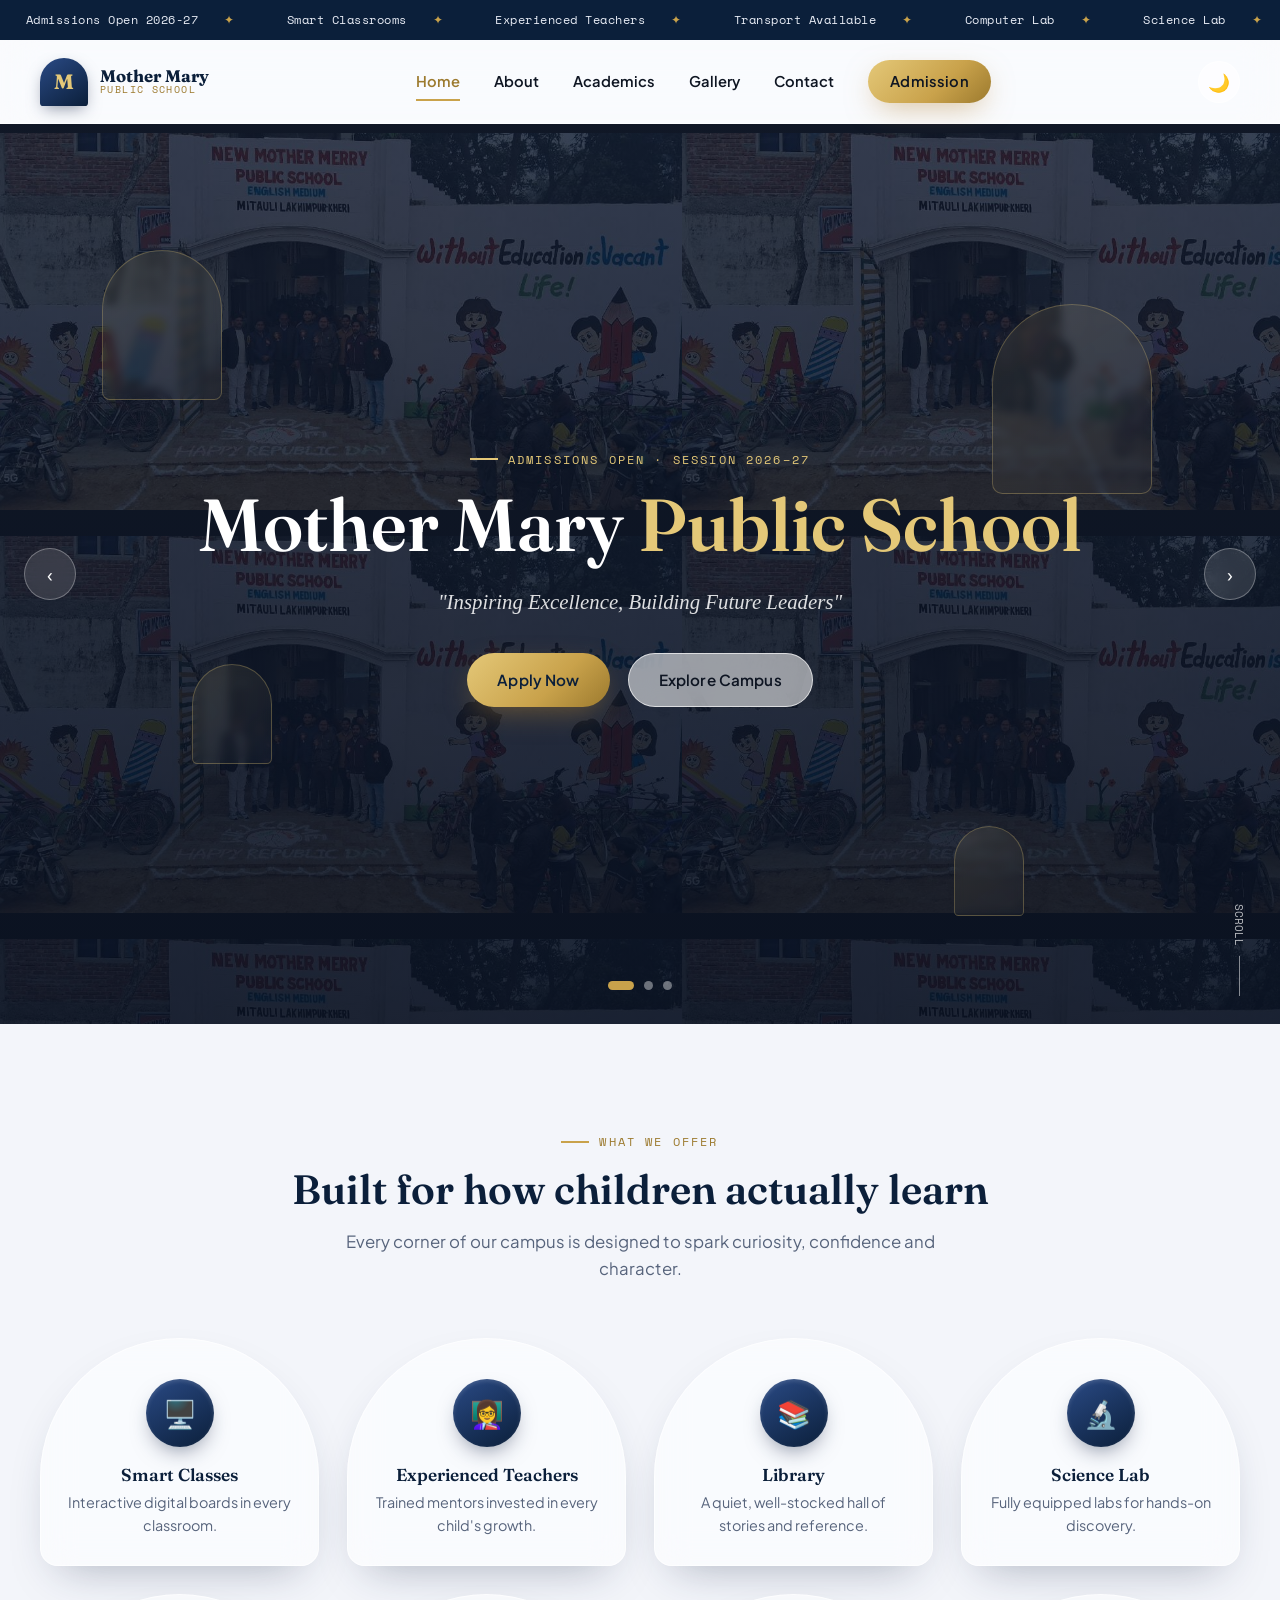
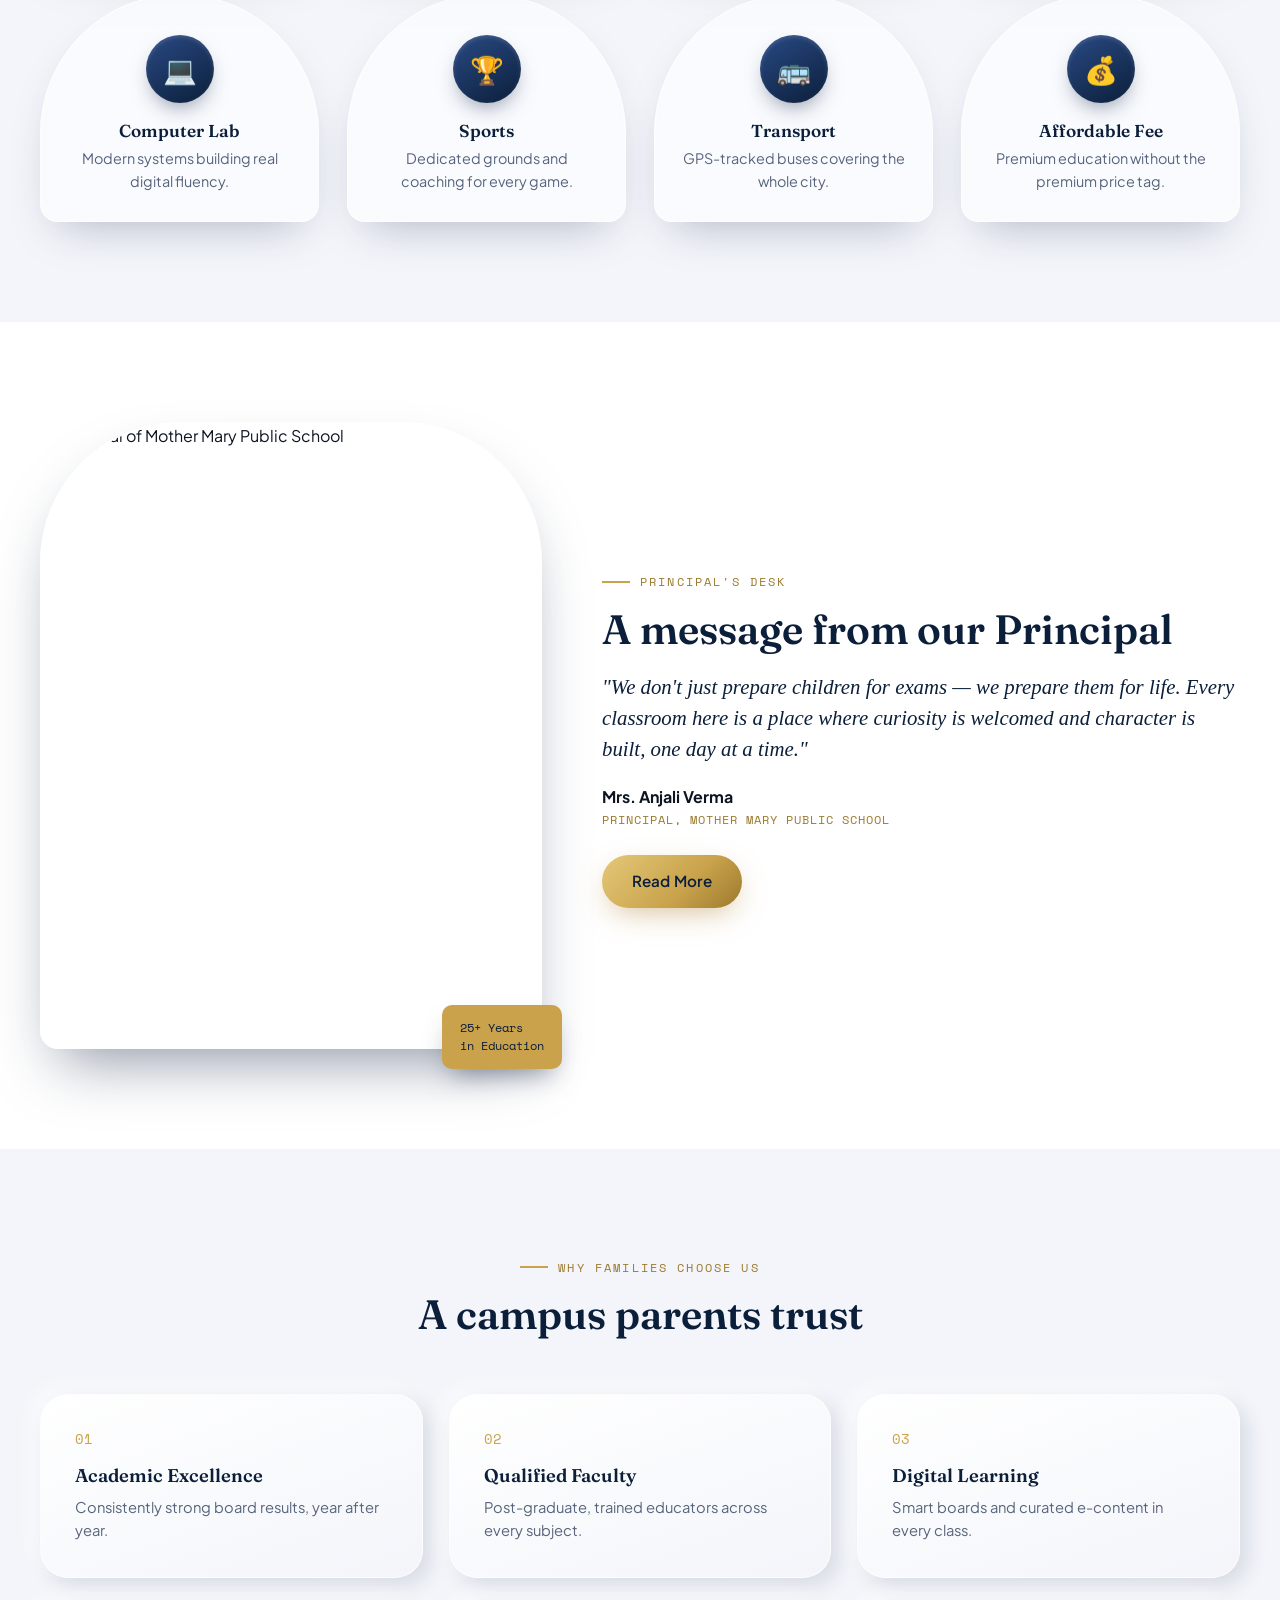
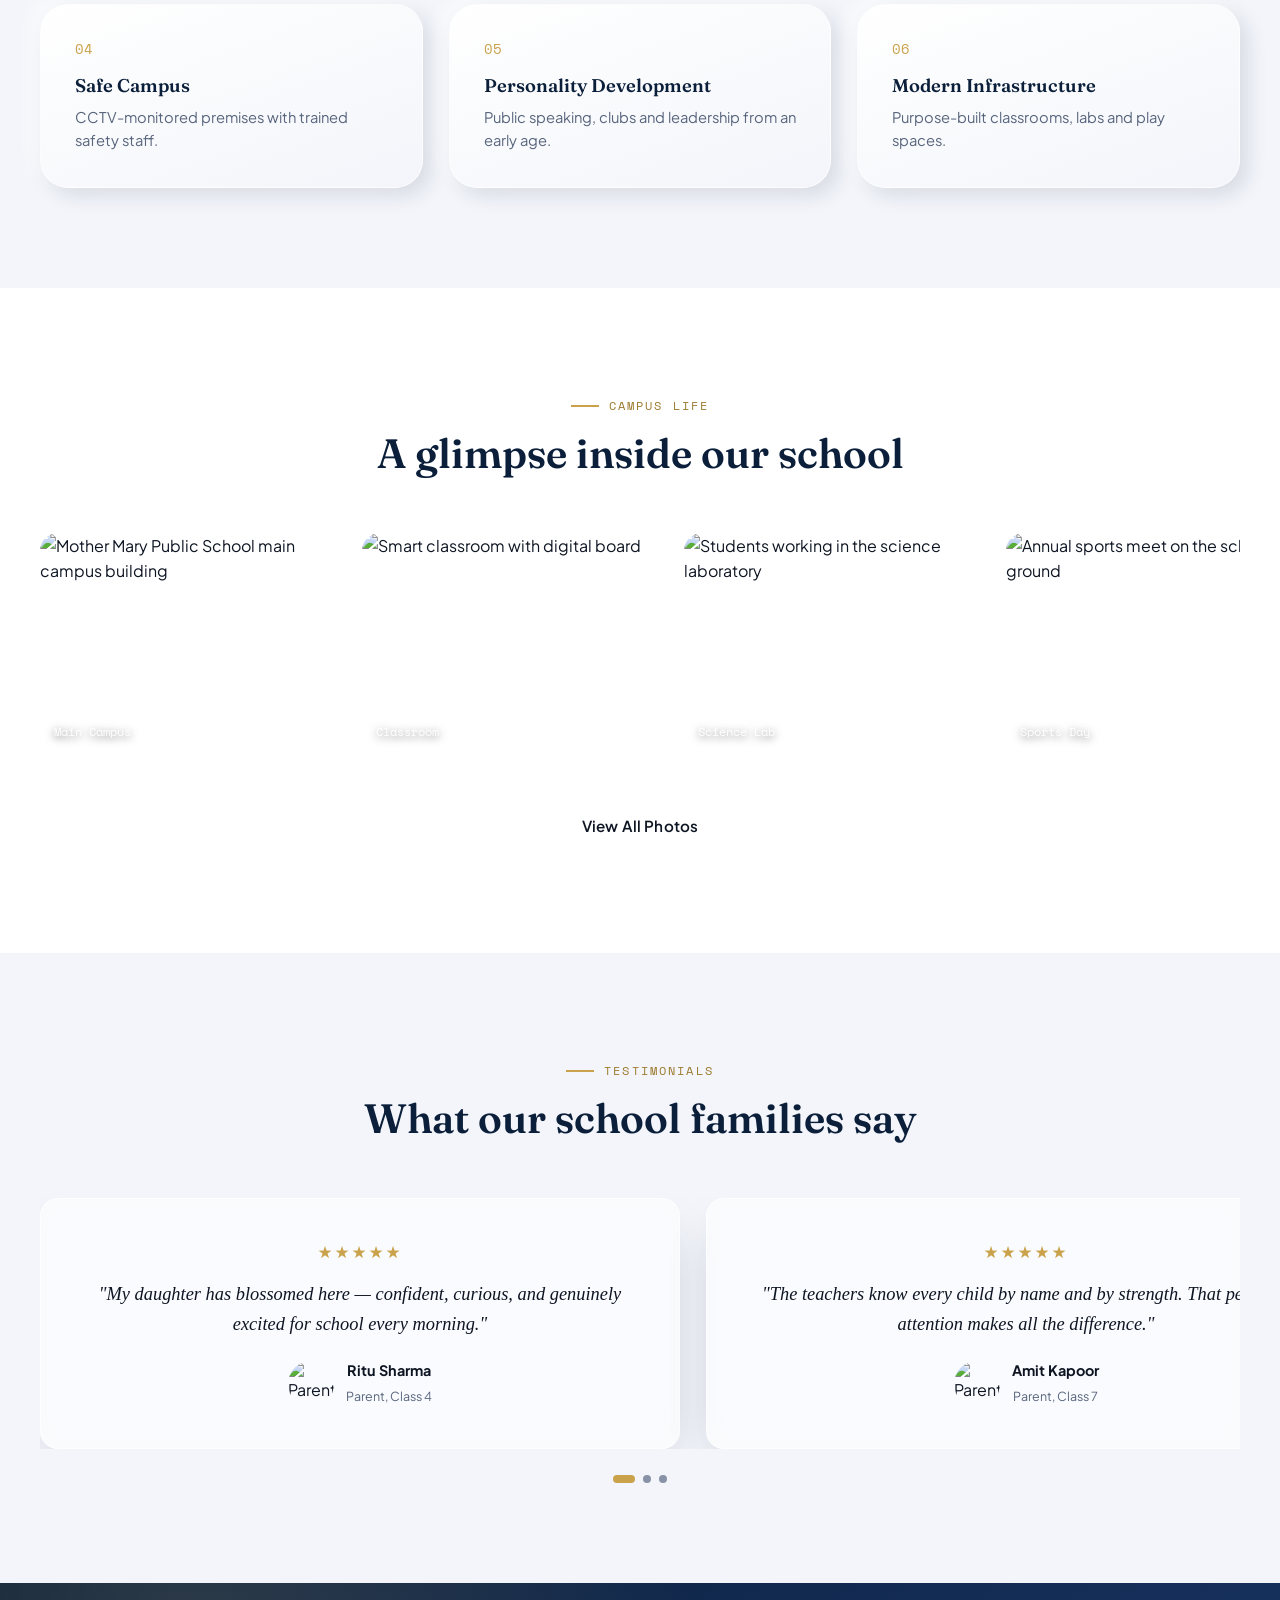
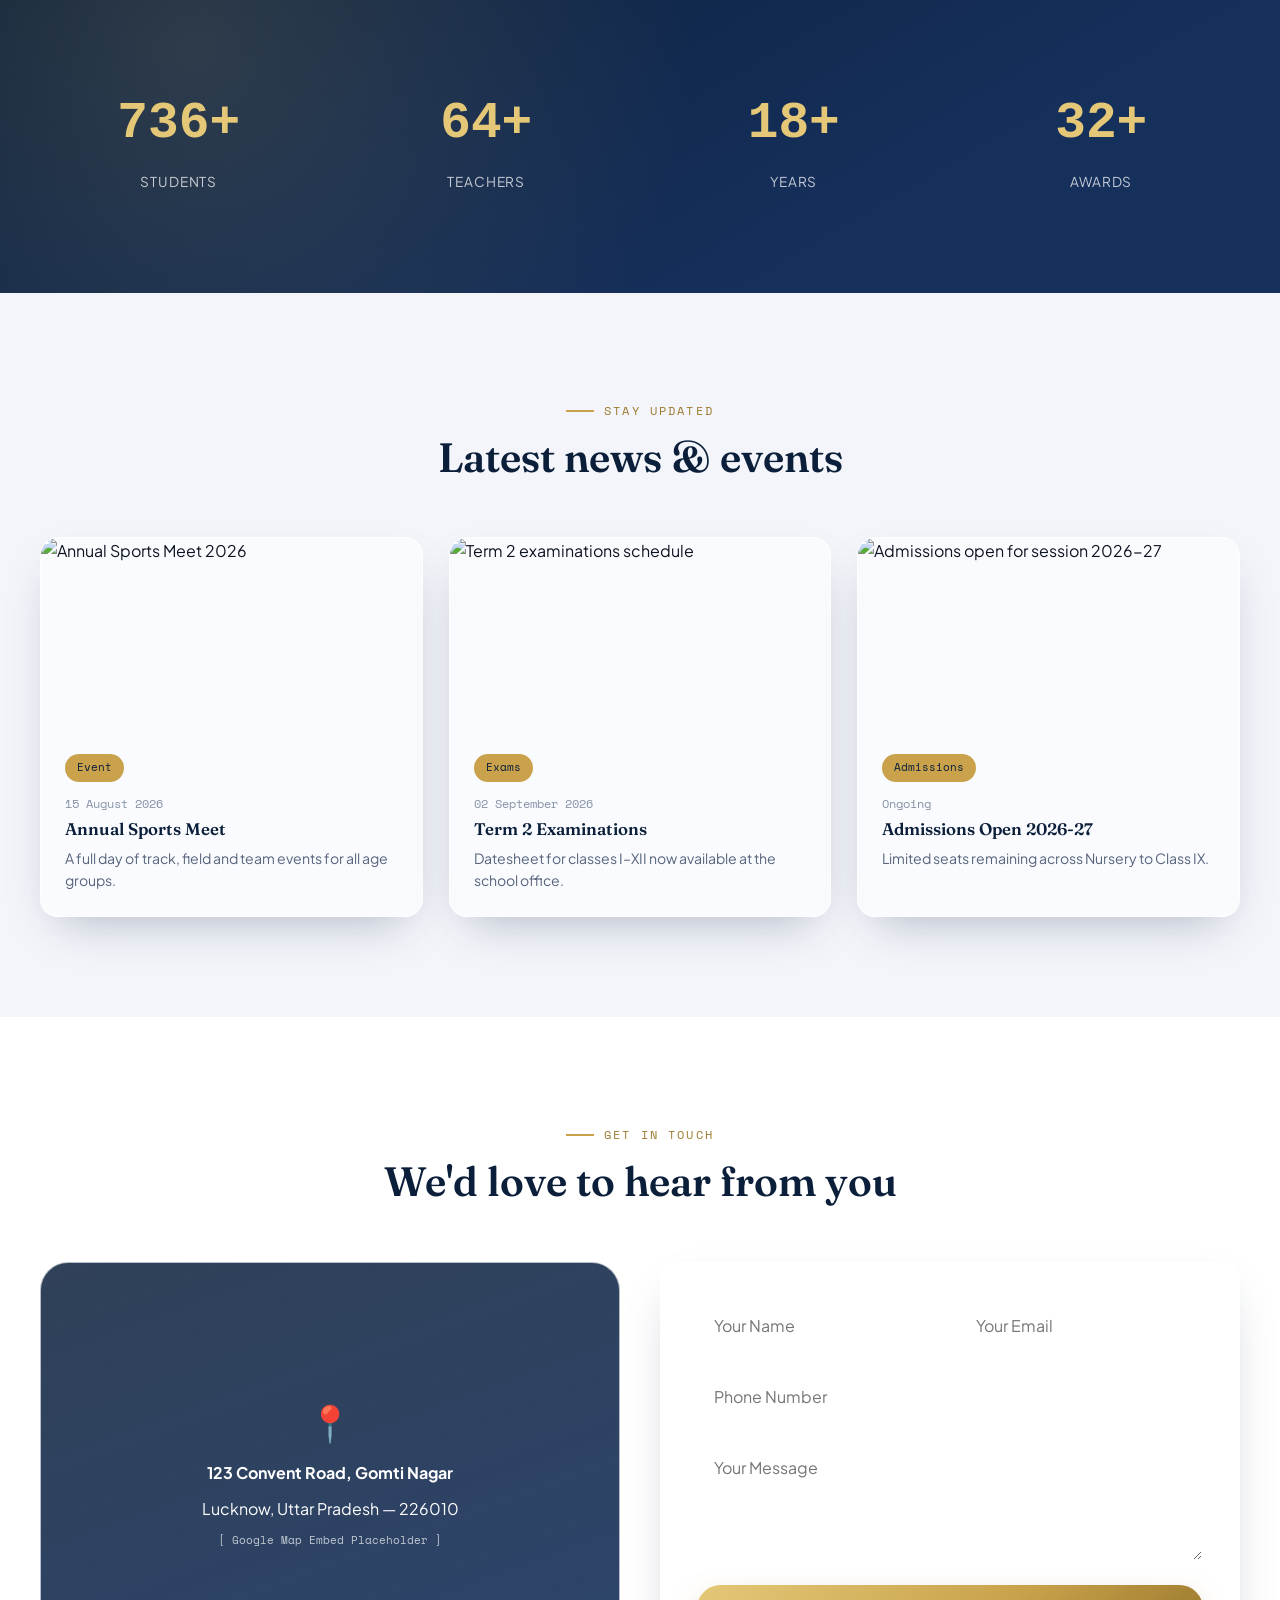
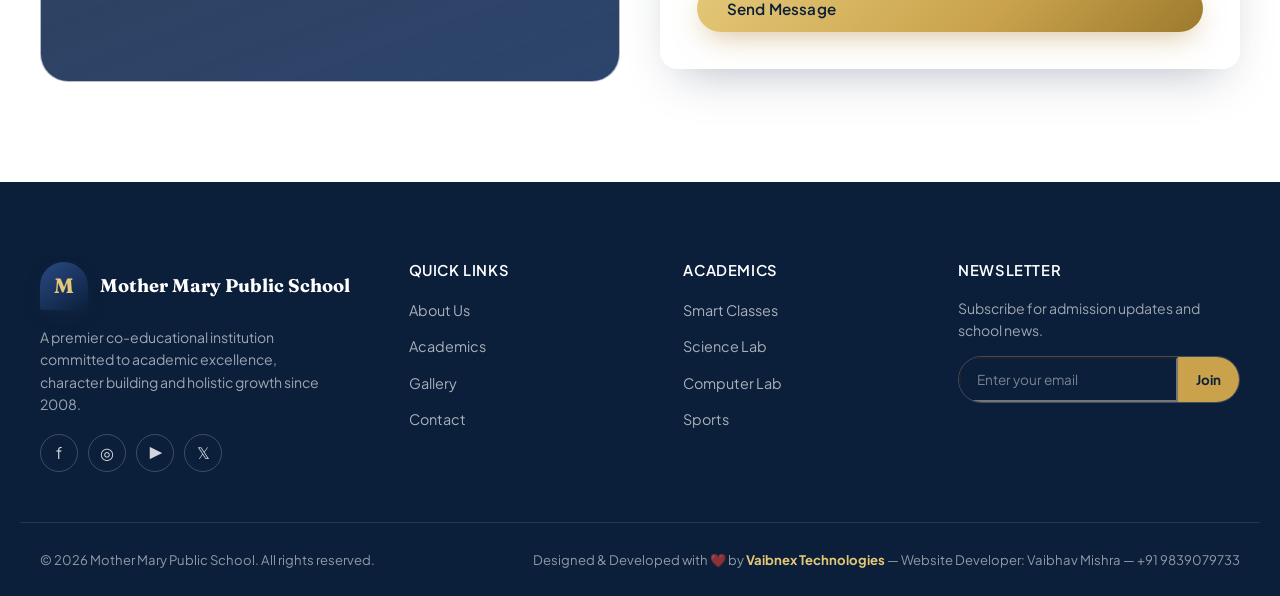
==== commit aebda2d5: "Modify hero section images in index.html Updated hero slides to include new images and removed an ol" ====
--- a/index.html
+++ b/index.html
@@ -97,8 +97,7 @@
 
 <!-- Hero -->
 <section class="hero">
-  <div class="hero-slides">
-    <div class="hero-slide active" style="background-image:url('[data-uri]')"></div>
+  <div class="hero-slides" style="background-image:url('school.png')"></div>
     <div class="hero-slide" style="background-image:url('https://picsum.photos/seed/school-campus2/1600/900')"></div>
     <div class="hero-slide" style="background-image:url('https://encrypted-tbn0.gstatic.com/images?q=tbn:ANd9GcQwBE7r84wNAk1ISfUk8ip1wMYezEqHd-Eec2FdYyzZPg&s=10')"></div>
     <div class="hero-slide" style="background-image:url('https://encrypted-tbn0.gstatic.com/images?q=tbn:ANd9GcRulZTflfDiN8CkwoYcCnxk_YLjHL1YuNCX8bKh4AjQXA&s=10')"></div>
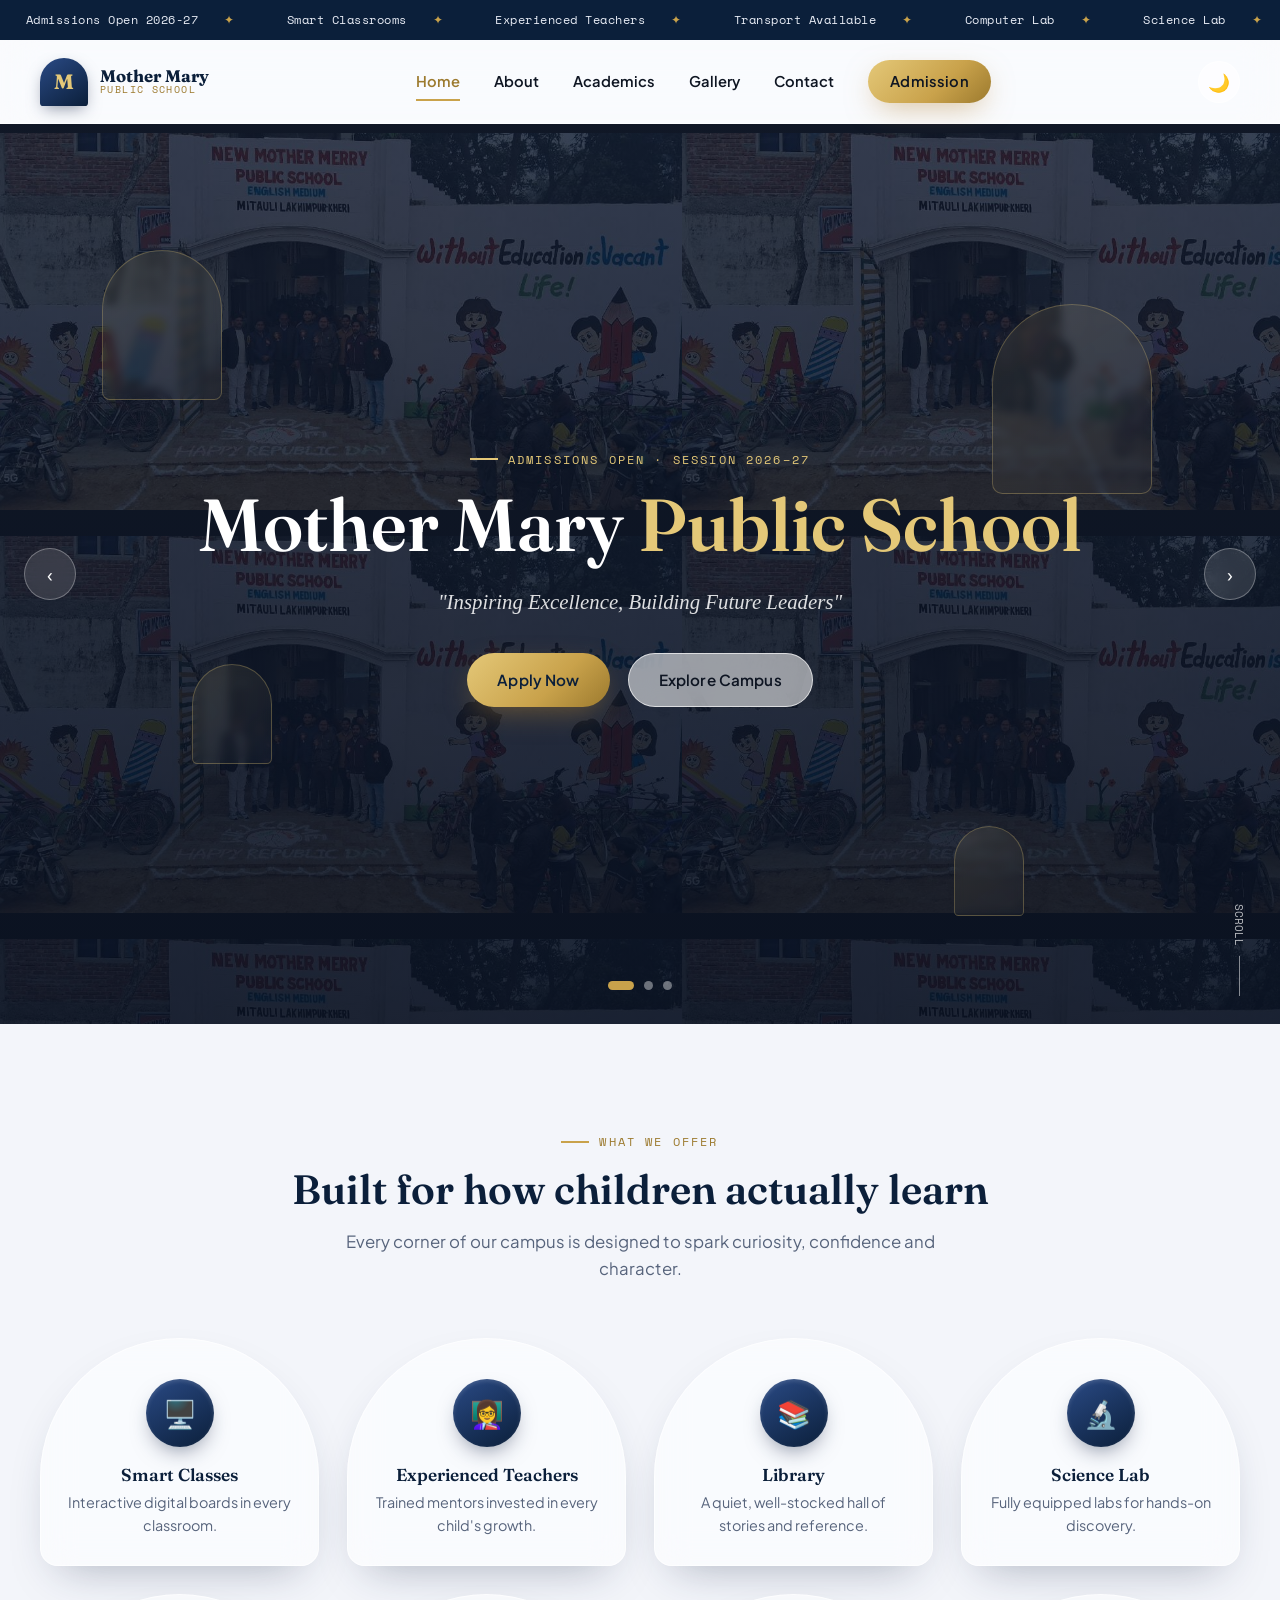
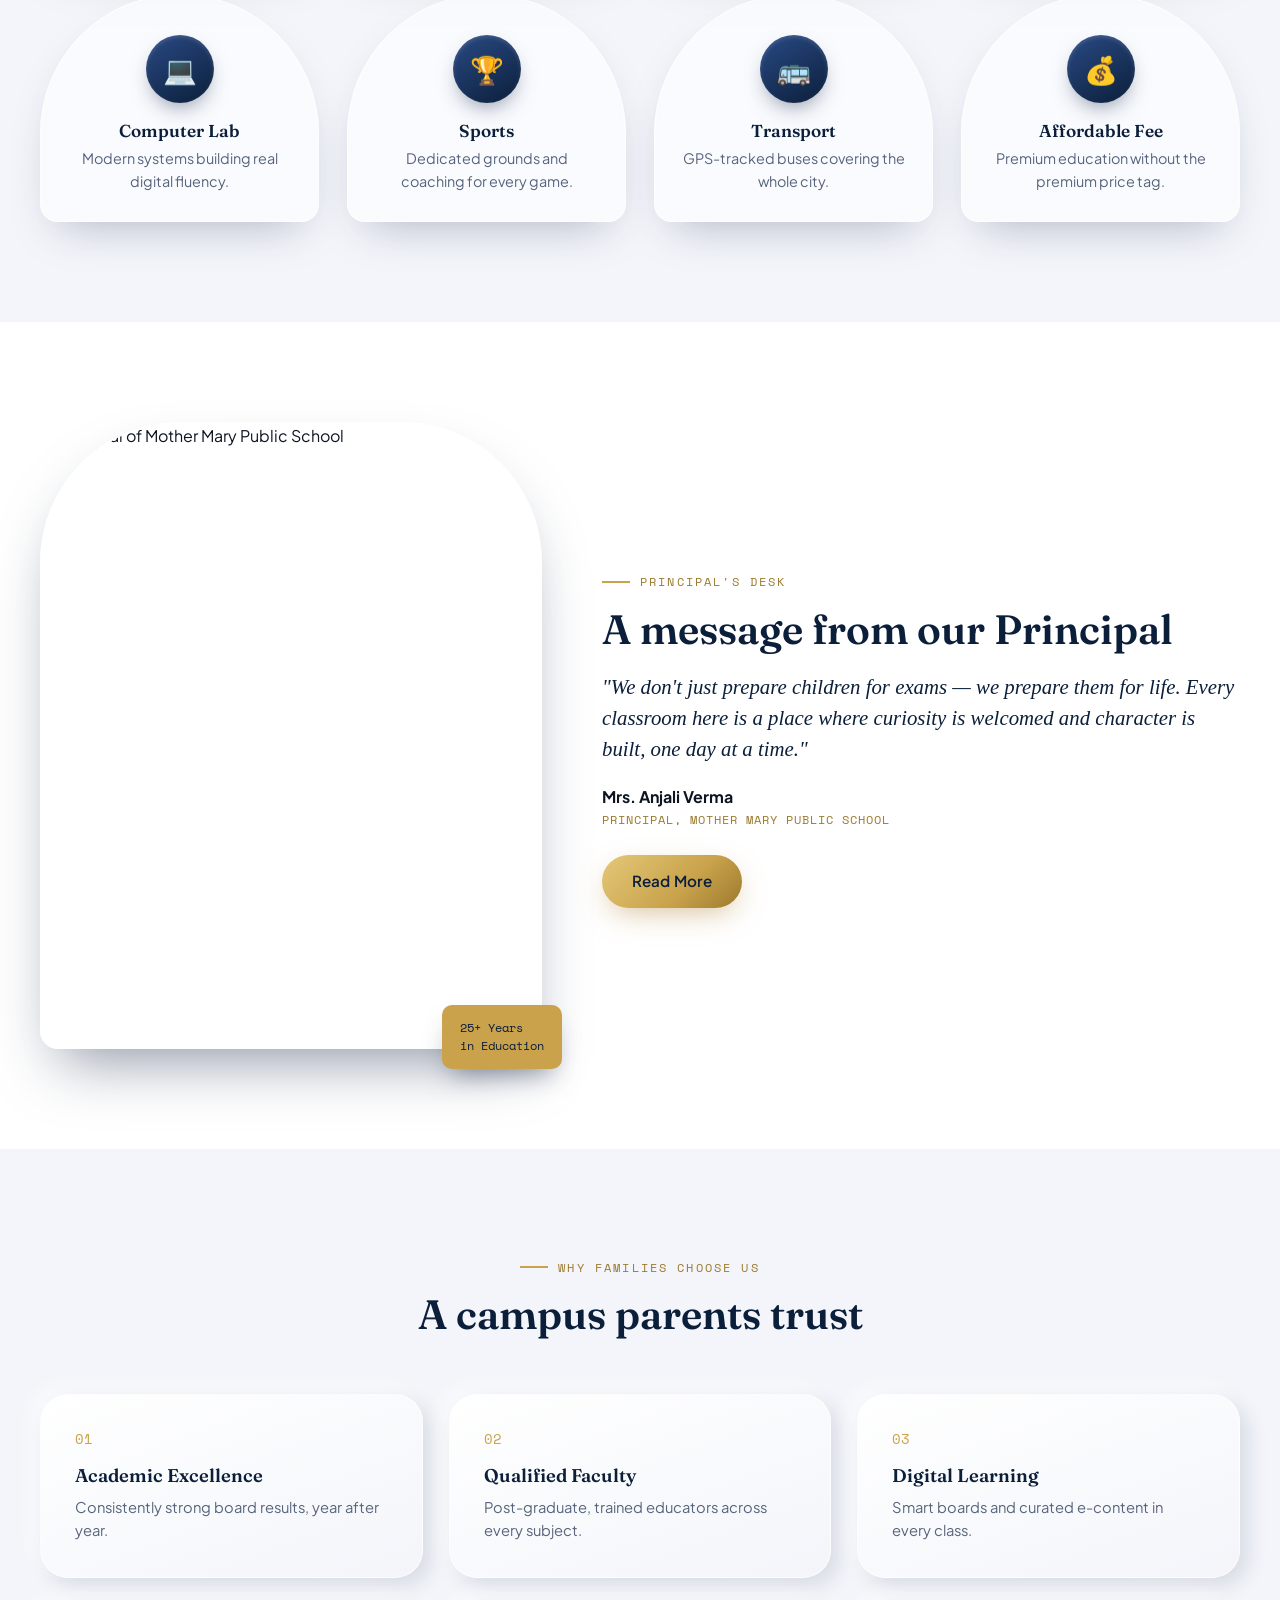
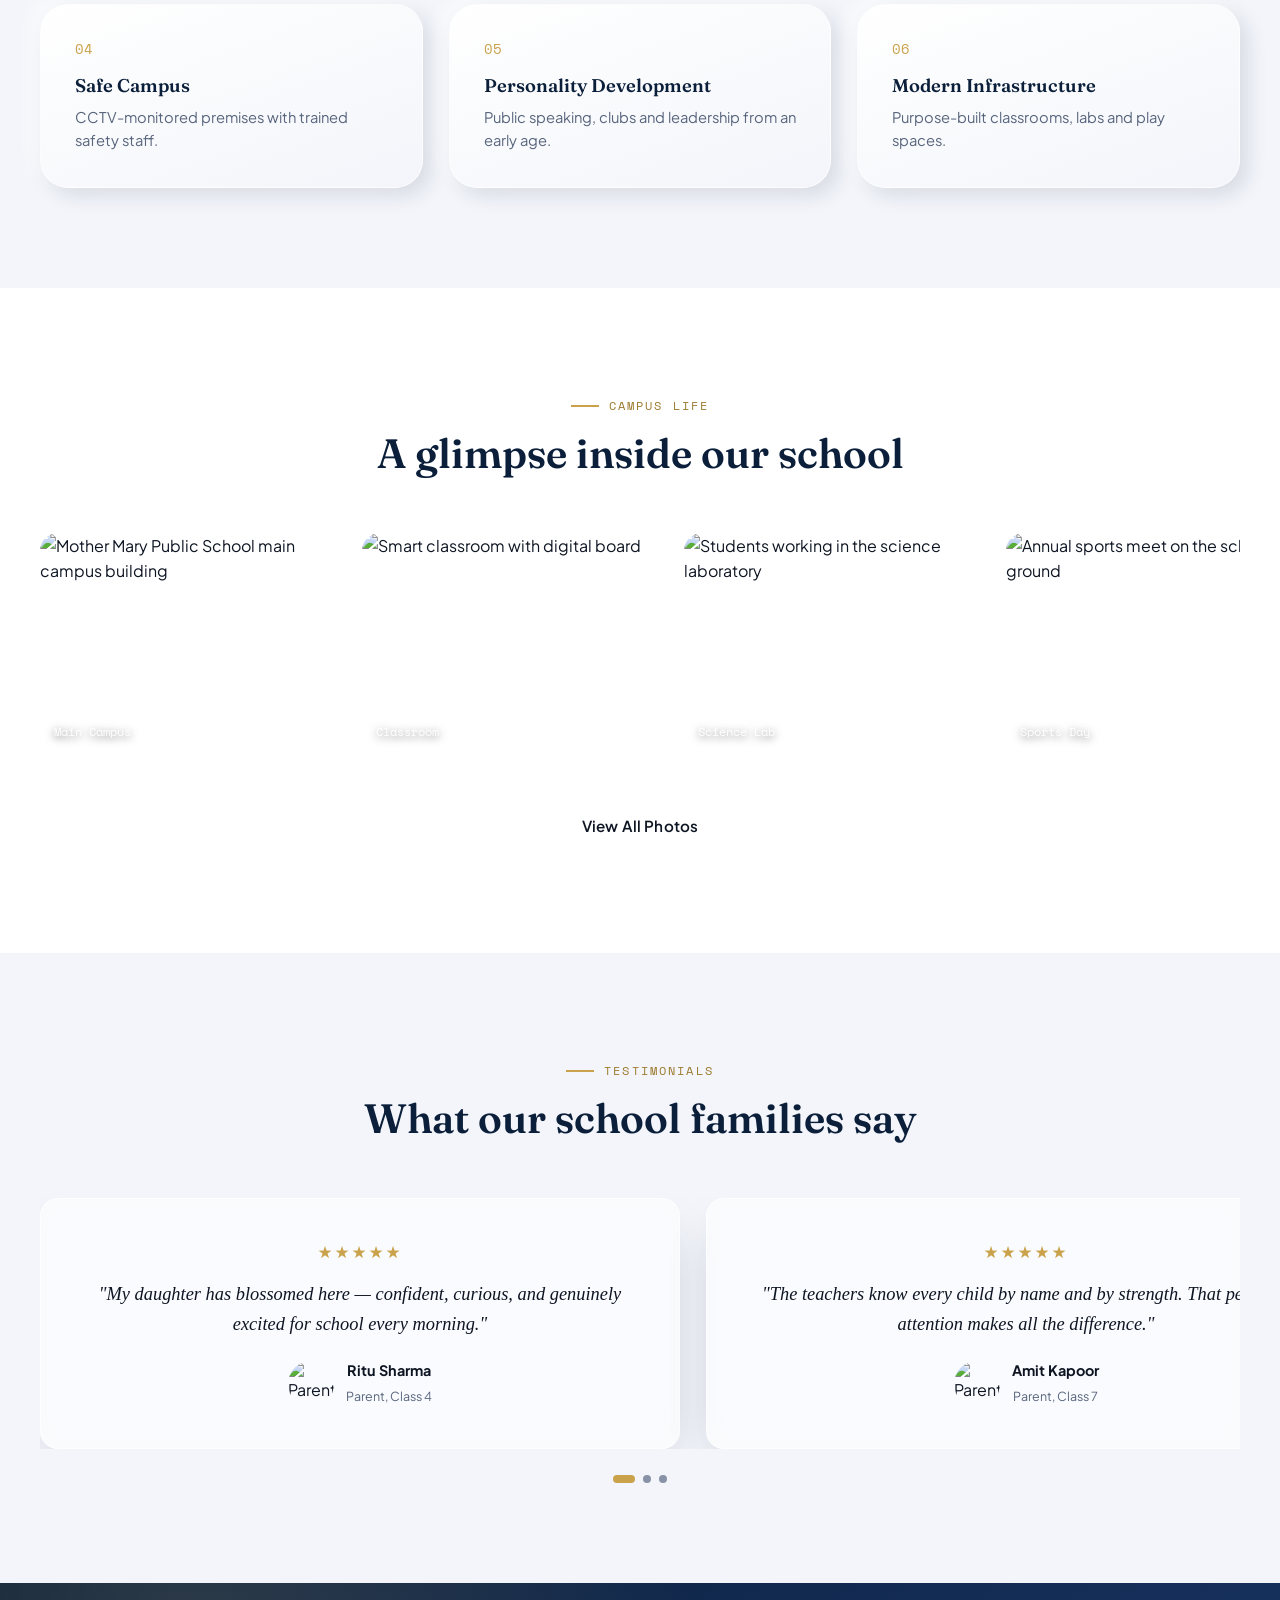
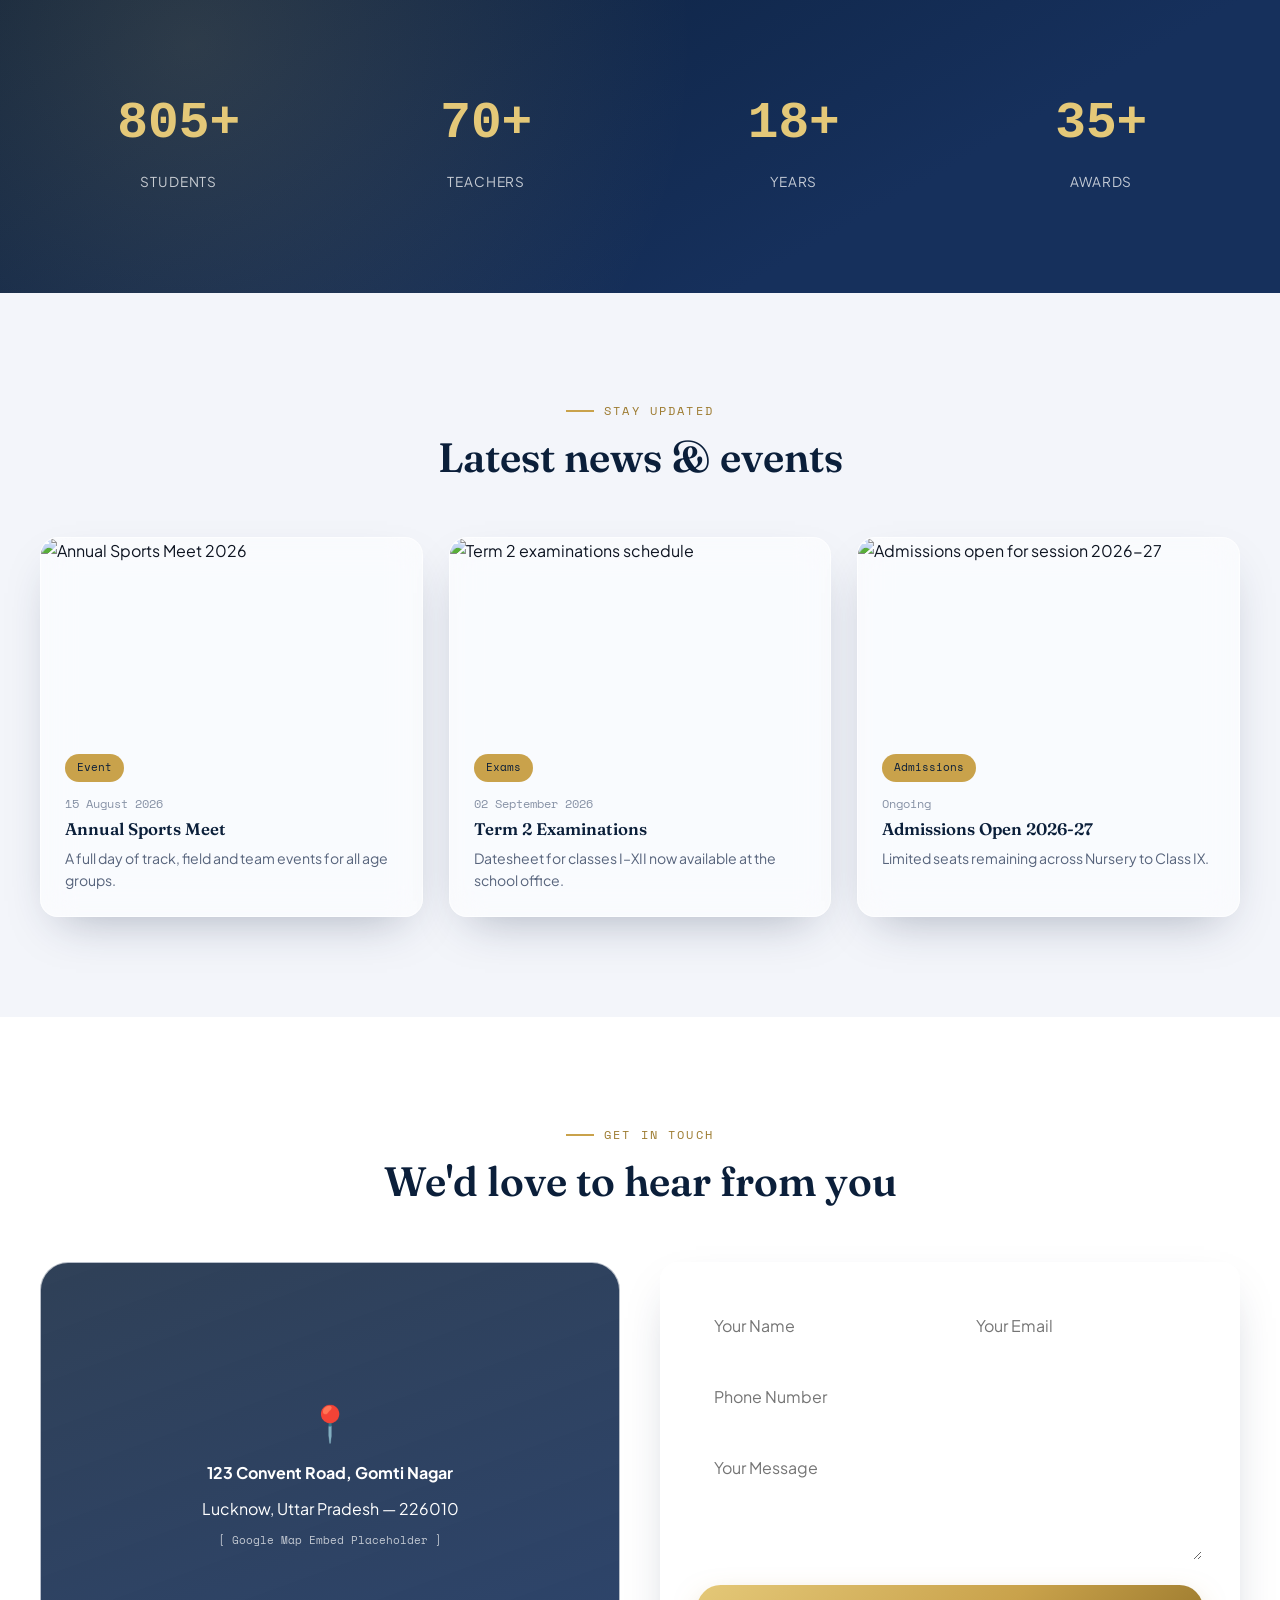
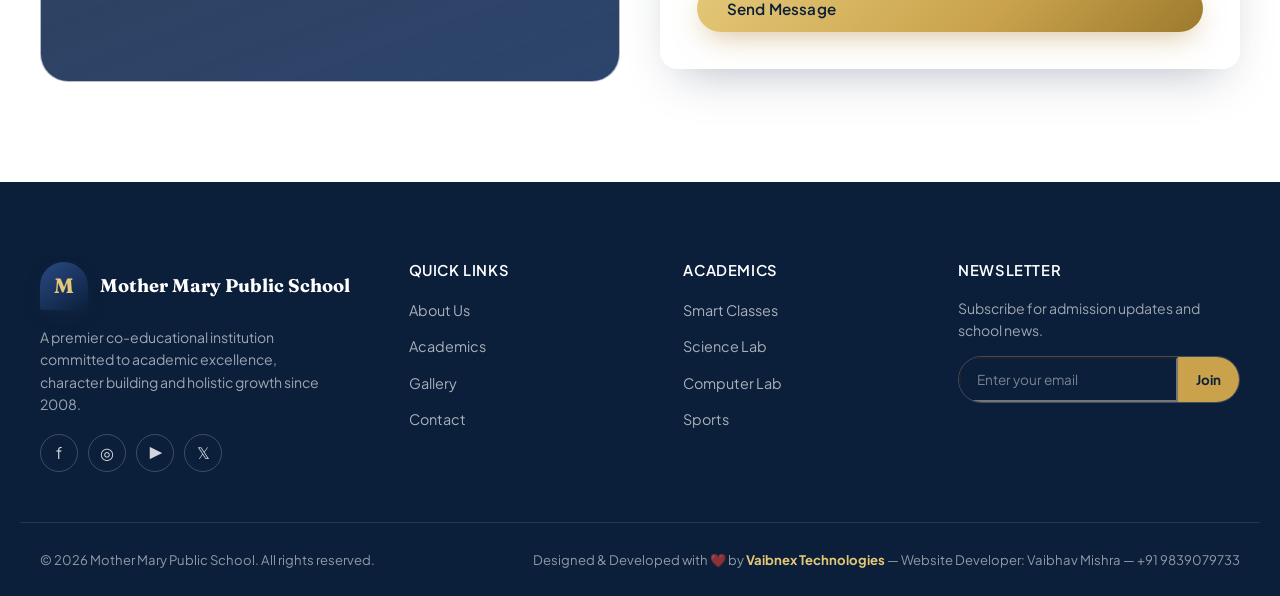
==== commit 8331a2d6: "Update favicon link path in index.html" ====
--- a/index.html
+++ b/index.html
@@ -28,7 +28,7 @@
 <link rel="preconnect" href="https://fonts.gstatic.com" crossorigin>
 <link href="https://fonts.googleapis.com/css2?family=Fraunces:opsz,wght@9..144,500;9..144,600;9..144,700&amp;family=Plus+Jakarta+Sans:wght@400;500;600;700;800&amp;family=Space+Mono:wght@400;700&amp;display=swap" rel="stylesheet">
 
-<link rel="icon" type="image/png" href="images/mothermarry.png">
+<link rel="icon" type="image/png" href="mothermarry.png">
 <link rel="stylesheet" href="style.css">
 
 <!-- Schema.org JSON-LD -->
